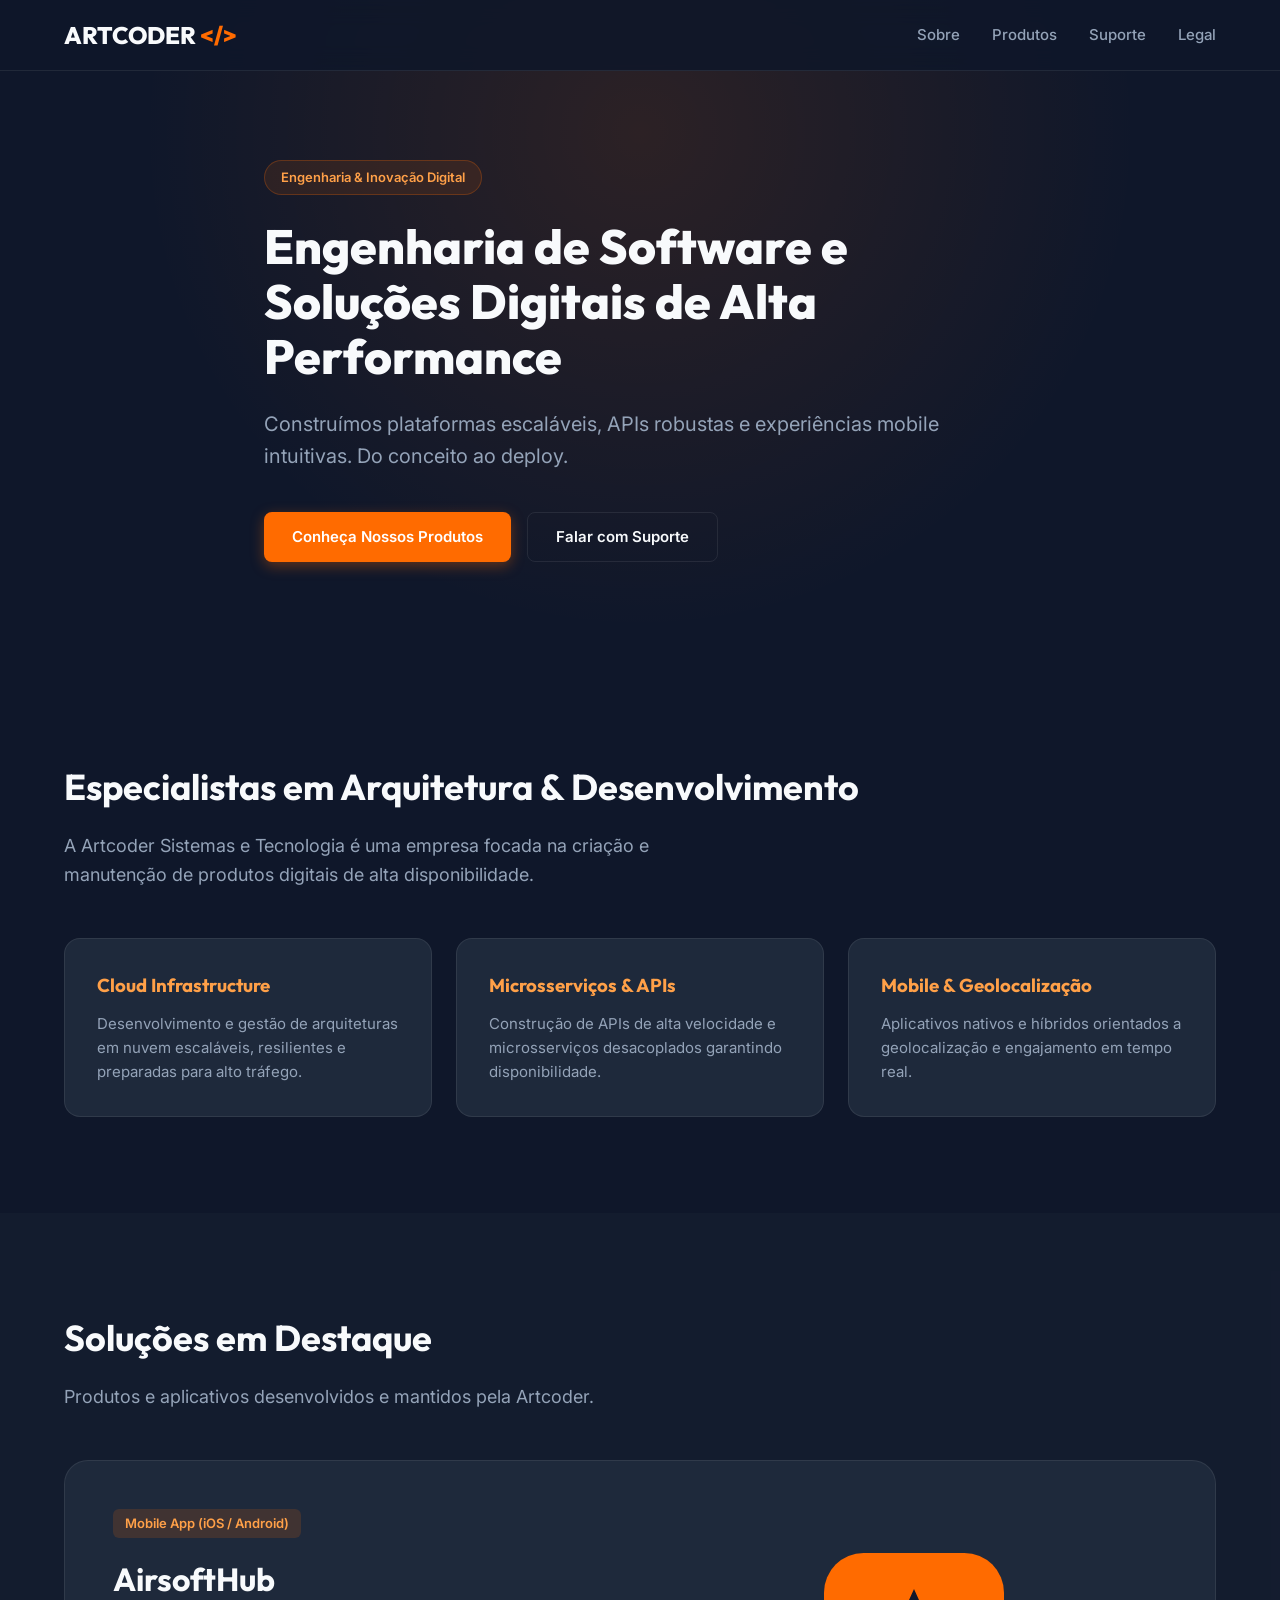
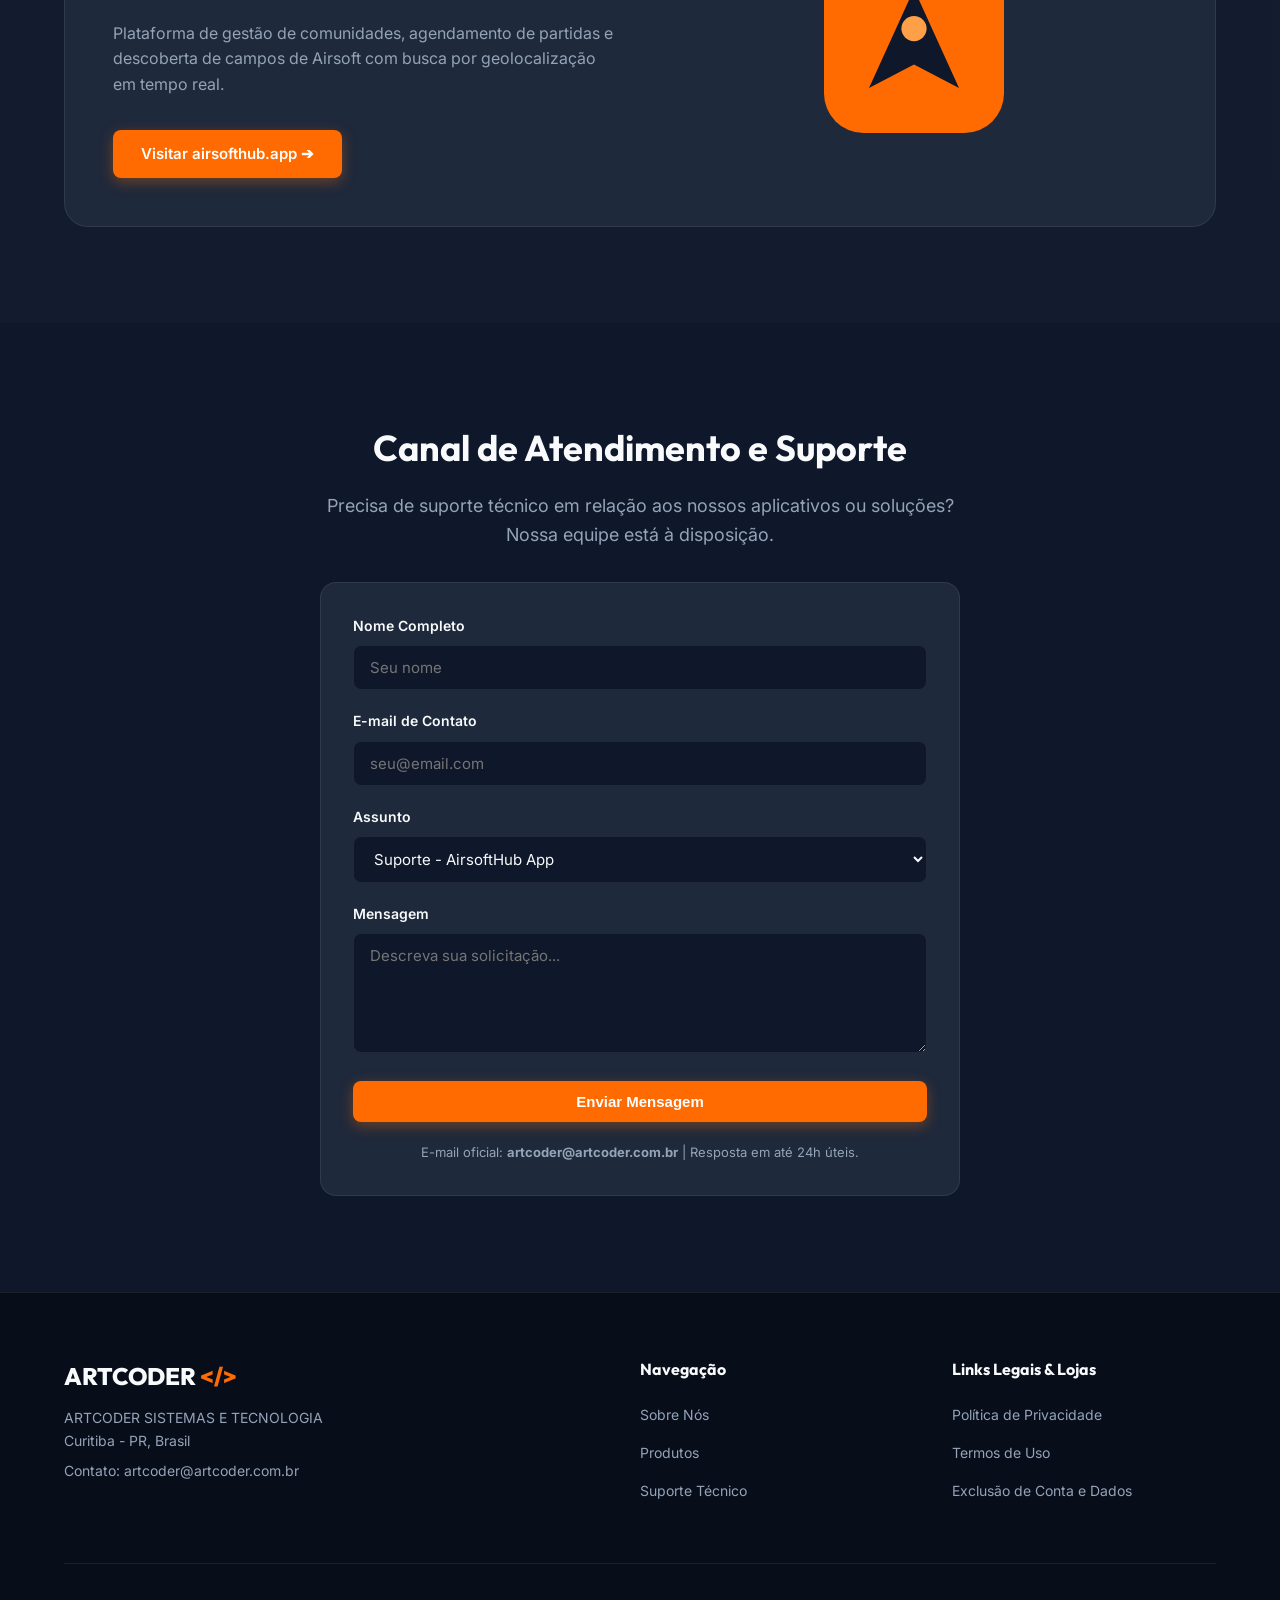
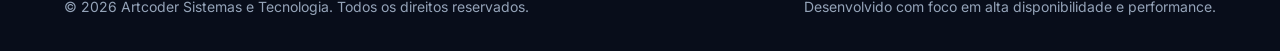
==== index.html @ cb7a7ad3 "feat: implement main landing page HTML with products and compliance footer" ====
<!DOCTYPE html>
<html lang="pt-BR">
<head>
  <meta charset="UTF-8">
  <meta name="viewport" content="width=device-width, initial-scale=1.0">
  <title>Artcoder Sistemas e Tecnologia | Engenharia de Software</title>
  <meta name="description" content="Engenharia de software, microsserviços e soluções mobile de alta performance. Desenvolvedora da plataforma AirsoftHub.">
  <link rel="icon" href="assets/images/logo.svg" type="image/svg+xml">
  <link rel="stylesheet" href="assets/css/style.css">
</head>
<body>

  <!-- NAVBAR -->
  <header class="navbar">
    <div class="container nav-container">
      <a href="index.html" class="logo">
        ARTCODER <span>&lt;/&gt;</span>
      </a>
      <button class="mobile-toggle" id="menu-toggle" aria-label="Abrir Menu">☰</button>
      <ul class="nav-links" id="nav-menu">
        <li><a href="#sobre">Sobre</a></li>
        <li><a href="#produtos">Produtos</a></li>
        <li><a href="#suporte">Suporte</a></li>
        <li><a href="#legal">Legal</a></li>
      </ul>
    </div>
  </header>

  <!-- HERO SECTION -->
  <section class="hero">
    <div class="container hero-content">
      <span class="hero-badge">Engenharia &amp; Inovação Digital</span>
      <h1 class="hero-title">Engenharia de Software e Soluções Digitais de Alta Performance</h1>
      <p class="hero-subtitle">Construímos plataformas escaláveis, APIs robustas e experiências mobile intuitivas. Do conceito ao deploy.</p>
      <div class="hero-actions">
        <a href="#produtos" class="btn btn-primary">Conheça Nossos Produtos</a>
        <a href="#suporte" class="btn btn-secondary">Falar com Suporte</a>
      </div>
    </div>
  </section>

  <!-- SEÇÃO SOBRE -->
  <section id="sobre">
    <div class="container">
      <h2 class="section-title">Especialistas em Arquitetura &amp; Desenvolvimento</h2>
      <p class="section-subtitle">A Artcoder Sistemas e Tecnologia é uma empresa focada na criação e manutenção de produtos digitais de alta disponibilidade.</p>

      <div class="cards-grid">
        <div class="card">
          <h3 style="color: var(--secondary-orange); margin-bottom: 12px; font-family: var(--font-heading);">Cloud Infrastructure</h3>
          <p style="color: var(--text-secondary); font-size: 15px;">Desenvolvimento e gestão de arquiteturas em nuvem escaláveis, resilientes e preparadas para alto tráfego.</p>
        </div>
        <div class="card">
          <h3 style="color: var(--secondary-orange); margin-bottom: 12px; font-family: var(--font-heading);">Microsserviços &amp; APIs</h3>
          <p style="color: var(--text-secondary); font-size: 15px;">Construção de APIs de alta velocidade e microsserviços desacoplados garantindo disponibilidade.</p>
        </div>
        <div class="card">
          <h3 style="color: var(--secondary-orange); margin-bottom: 12px; font-family: var(--font-heading);">Mobile &amp; Geolocalização</h3>
          <p style="color: var(--text-secondary); font-size: 15px;">Aplicativos nativos e híbridos orientados a geolocalização e engajamento em tempo real.</p>
        </div>
      </div>
    </div>
  </section>

  <!-- SEÇÃO PRODUTOS -->
  <section id="produtos" style="background: rgba(30, 41, 59, 0.3);">
    <div class="container">
      <h2 class="section-title">Soluções em Destaque</h2>
      <p class="section-subtitle">Produtos e aplicativos desenvolvidos e mantidos pela Artcoder.</p>

      <div class="product-card">
        <div class="product-info">
          <span class="product-tag">Mobile App (iOS / Android)</span>
          <h3 class="product-title">AirsoftHub</h3>
          <p class="product-desc">Plataforma de gestão de comunidades, agendamento de partidas e descoberta de campos de Airsoft com busca por geolocalização em tempo real.</p>
          <a href="https://airsofthub.app" target="_blank" rel="noopener" class="btn btn-primary">Visitar airsofthub.app ➔</a>
        </div>
        <div class="product-visual">
          <img src="assets/images/airsofthub-icon.svg" alt="AirsoftHub App" class="product-img" width="180">
        </div>
      </div>
    </div>
  </section>

  <!-- SEÇÃO SUPORTE -->
  <section id="suporte">
    <div class="container">
      <div style="max-width: 640px; margin: 0 auto;">
        <h2 class="section-title" style="text-align: center;">Canal de Atendimento e Suporte</h2>
        <p class="section-subtitle" style="text-align: center; margin-bottom: 32px;">Precisa de suporte técnico em relação aos nossos aplicativos ou soluções? Nossa equipe está à disposição.</p>

        <div class="card">
          <form id="form-suporte">
            <div class="form-group">
              <label class="form-label" for="nome">Nome Completo</label>
              <input type="text" id="nome" class="form-control" placeholder="Seu nome" required>
            </div>
            <div class="form-group">
              <label class="form-label" for="email">E-mail de Contato</label>
              <input type="email" id="email" class="form-control" placeholder="seu@email.com" required>
            </div>
            <div class="form-group">
              <label class="form-label" for="assunto">Assunto</label>
              <select id="assunto" class="form-control" required>
                <option value="Suporte AirsoftHub">Suporte - AirsoftHub App</option>
                <option value="Dúvidas Gerais">Dúvidas Gerais / Institucional</option>
                <option value="Parcerias">Parcerias e Negócios</option>
              </select>
            </div>
            <div class="form-group">
              <label class="form-label" for="mensagem">Mensagem</label>
              <textarea id="mensagem" class="form-control" placeholder="Descreva sua solicitação..." required></textarea>
            </div>
            <button type="submit" class="btn btn-primary" style="width: 100%;">Enviar Mensagem</button>
          </form>
          <div style="margin-top: 20px; font-size: 13px; color: var(--text-secondary); text-align: center;">
            E-mail oficial: <strong>artcoder@artcoder.com.br</strong> | Resposta em até 24h úteis.
          </div>
        </div>
      </div>
    </div>
  </section>

  <!-- FOOTER JURÍDICO (STORE COMPLIANT) -->
  <footer class="footer" id="legal">
    <div class="container">
      <div class="footer-grid">
        <div class="footer-company">
          <a href="index.html" class="logo">
            ARTCODER <span>&lt;/&gt;</span>
          </a>
          <p>ARTCODER SISTEMAS E TECNOLOGIA<br>Curitiba - PR, Brasil</p>
          <p style="margin-top: 8px;">Contato: artcoder@artcoder.com.br</p>
        </div>
        <div>
          <h4 class="footer-title">Navegação</h4>
          <ul class="footer-links">
            <li><a href="#sobre">Sobre Nós</a></li>
            <li><a href="#produtos">Produtos</a></li>
            <li><a href="#suporte">Suporte Técnico</a></li>
          </ul>
        </div>
        <div>
          <h4 class="footer-title">Links Legais &amp; Lojas</h4>
          <ul class="footer-links">
            <li><a href="privacidade.html">Política de Privacidade</a></li>
            <li><a href="termos.html">Termos de Uso</a></li>
            <li><a href="exclusao-de-conta.html">Exclusão de Conta e Dados</a></li>
          </ul>
        </div>
      </div>

      <div class="footer-bottom">
        <div>© 2026 Artcoder Sistemas e Tecnologia. Todos os direitos reservados.</div>
        <div>Desenvolvido com foco em alta disponibilidade e performance.</div>
      </div>
    </div>
  </footer>

  <div id="toast" class="toast">Mensagem enviada com sucesso!</div>

  <script src="assets/js/main.js"></script>
</body>
</html>
---- assets/css/style.css ----
/* Artcoder Design System - Dark Mode + Vibrant Orange */
@import url('https://fonts.googleapis.com/css2?family=Inter:wght@300;400;500;600;700;800&family=Outfit:wght@500;600;700;800&display=swap');

:root {
  --bg-main: #0F172A;
  --bg-card: #1E293B;
  --bg-card-hover: #26354A;
  --primary-orange: #FF6B00;
  --secondary-orange: #FFA048;
  --text-primary: #F8FAFC;
  --text-secondary: #94A3B8;
  --border-color: rgba(255, 255, 255, 0.08);
  --border-glow: rgba(255, 107, 0, 0.3);
  --glass-bg: rgba(15, 23, 42, 0.85);
  --font-heading: 'Outfit', sans-serif;
  --font-body: 'Inter', sans-serif;
}

* {
  box-sizing: border-box;
  margin: 0;
  padding: 0;
}

html {
  scroll-behavior: smooth;
  font-family: var(--font-body);
  background-color: var(--bg-main);
  color: var(--text-primary);
}

body {
  line-height: 1.6;
  overflow-x: hidden;
}

.container {
  max-width: 1200px;
  margin: 0 auto;
  padding: 0 24px;
}

/* Header & Navbar */
.navbar {
  position: fixed;
  top: 0;
  left: 0;
  width: 100%;
  z-index: 1000;
  background: var(--glass-bg);
  backdrop-filter: blur(12px);
  -webkit-backdrop-filter: blur(12px);
  border-bottom: 1px solid var(--border-color);
  padding: 16px 0;
}

.nav-container {
  display: flex;
  justify-content: space-between;
  align-items: center;
}

.logo {
  display: flex;
  align-items: center;
  text-decoration: none;
  font-family: var(--font-heading);
  font-size: 24px;
  font-weight: 800;
  color: var(--text-primary);
}

.logo span {
  color: var(--primary-orange);
  margin-left: 4px;
}

.nav-links {
  display: flex;
  gap: 32px;
  list-style: none;
}

.nav-links a {
  color: var(--text-secondary);
  text-decoration: none;
  font-weight: 500;
  font-size: 15px;
  transition: color 0.3s ease;
}

.nav-links a:hover {
  color: var(--primary-orange);
}

/* Mobile Menu Toggle */
.mobile-toggle {
  display: none;
  background: none;
  border: none;
  color: var(--text-primary);
  font-size: 24px;
  cursor: pointer;
}

/* Buttons */
.btn {
  display: inline-flex;
  align-items: center;
  justify-content: center;
  gap: 8px;
  padding: 12px 28px;
  border-radius: 8px;
  font-weight: 600;
  font-size: 15px;
  text-decoration: none;
  cursor: pointer;
  transition: all 0.3s cubic-bezier(0.4, 0, 0.2, 1);
  border: none;
}

.btn-primary {
  background-color: var(--primary-orange);
  color: #ffffff;
  box-shadow: 0 4px 14px rgba(255, 107, 0, 0.35);
}

.btn-primary:hover {
  background-color: var(--secondary-orange);
  transform: translateY(-2px);
  box-shadow: 0 6px 20px rgba(255, 107, 0, 0.5);
}

.btn-secondary {
  background: transparent;
  color: var(--text-primary);
  border: 1px solid var(--border-color);
}

.btn-secondary:hover {
  border-color: var(--primary-orange);
  color: var(--primary-orange);
  background: rgba(255, 107, 0, 0.05);
}

/* Section Common */
section {
  padding: 96px 0;
}

.section-title {
  font-family: var(--font-heading);
  font-size: 36px;
  font-weight: 700;
  margin-bottom: 16px;
  color: var(--text-primary);
}

.section-subtitle {
  color: var(--text-secondary);
  font-size: 18px;
  max-width: 640px;
  margin-bottom: 48px;
}

/* Hero Section */
.hero {
  padding: 160px 0 100px;
  position: relative;
  background: radial-gradient(circle at 50% 20%, rgba(255, 107, 0, 0.12) 0%, rgba(15, 23, 42, 0) 60%);
}

.hero-content {
  max-width: 800px;
}

.hero-badge {
  display: inline-block;
  padding: 6px 16px;
  background: rgba(255, 107, 0, 0.1);
  border: 1px solid rgba(255, 107, 0, 0.25);
  color: var(--secondary-orange);
  border-radius: 50px;
  font-size: 13px;
  font-weight: 600;
  margin-bottom: 24px;
}

.hero-title {
  font-family: var(--font-heading);
  font-size: 48px;
  font-weight: 800;
  line-height: 1.15;
  margin-bottom: 24px;
}

.hero-subtitle {
  font-size: 20px;
  color: var(--text-secondary);
  margin-bottom: 40px;
  line-height: 1.6;
}

.hero-actions {
  display: flex;
  gap: 16px;
  flex-wrap: wrap;
}

/* Cards Grid */
.cards-grid {
  display: grid;
  grid-template-columns: repeat(auto-fit, minmax(280px, 1fr));
  gap: 24px;
}

.card {
  background: var(--bg-card);
  border: 1px solid var(--border-color);
  border-radius: 16px;
  padding: 32px;
  transition: all 0.3s ease;
}

.card:hover {
  background: var(--bg-card-hover);
  border-color: var(--border-glow);
  transform: translateY(-4px);
}

/* Product Card */
.product-card {
  display: grid;
  grid-template-columns: 1fr 1fr;
  gap: 40px;
  align-items: center;
  background: var(--bg-card);
  border: 1px solid var(--border-color);
  border-radius: 24px;
  padding: 48px;
}

.product-tag {
  display: inline-block;
  background: rgba(255, 107, 0, 0.15);
  color: var(--secondary-orange);
  padding: 4px 12px;
  border-radius: 6px;
  font-size: 13px;
  font-weight: 600;
  margin-bottom: 16px;
}

.product-title {
  font-family: var(--font-heading);
  font-size: 32px;
  font-weight: 700;
  margin-bottom: 16px;
}

.product-desc {
  color: var(--text-secondary);
  font-size: 16px;
  margin-bottom: 32px;
}

.product-visual {
  display: flex;
  justify-content: center;
  align-items: center;
}

.product-img {
  max-width: 100%;
  height: auto;
  border-radius: 16px;
}

/* Forms */
.form-group {
  margin-bottom: 20px;
}

.form-label {
  display: block;
  font-size: 14px;
  font-weight: 600;
  color: var(--text-primary);
  margin-bottom: 8px;
}

.form-control {
  width: 100%;
  padding: 12px 16px;
  background: var(--bg-main);
  border: 1px solid var(--border-color);
  border-radius: 8px;
  color: var(--text-primary);
  font-family: var(--font-body);
  font-size: 15px;
  transition: border-color 0.3s ease;
}

.form-control:focus {
  outline: none;
  border-color: var(--primary-orange);
}

textarea.form-control {
  resize: vertical;
  min-height: 120px;
}

.form-checkbox {
  display: flex;
  align-items: flex-start;
  gap: 12px;
  font-size: 14px;
  color: var(--text-secondary);
  cursor: pointer;
}

.form-checkbox input {
  margin-top: 4px;
  accent-color: var(--primary-orange);
}

/* Legal Document Page Styles */
.legal-page {
  padding-top: 140px;
  padding-bottom: 80px;
}

.legal-content {
  background: var(--bg-card);
  border: 1px solid var(--border-color);
  border-radius: 16px;
  padding: 48px;
  max-width: 900px;
  margin: 0 auto;
}

.legal-content h1 {
  font-family: var(--font-heading);
  font-size: 36px;
  margin-bottom: 12px;
}

.legal-content .meta-date {
  color: var(--text-secondary);
  font-size: 14px;
  margin-bottom: 36px;
  border-bottom: 1px solid var(--border-color);
  padding-bottom: 16px;
}

.legal-content h2 {
  font-family: var(--font-heading);
  font-size: 22px;
  color: var(--secondary-orange);
  margin-top: 32px;
  margin-bottom: 16px;
}

.legal-content p, .legal-content ul {
  color: var(--text-secondary);
  font-size: 16px;
  line-height: 1.7;
  margin-bottom: 16px;
}

.legal-content ul {
  padding-left: 24px;
}

/* Footer */
.footer {
  background: #080D1A;
  border-top: 1px solid var(--border-color);
  padding: 64px 0 32px;
}

.footer-grid {
  display: grid;
  grid-template-columns: 2fr 1fr 1fr;
  gap: 48px;
  margin-bottom: 48px;
}

.footer-company p {
  color: var(--text-secondary);
  margin-top: 12px;
  font-size: 14px;
}

.footer-title {
  font-family: var(--font-heading);
  font-size: 16px;
  font-weight: 700;
  margin-bottom: 20px;
  color: var(--text-primary);
}

.footer-links {
  list-style: none;
}

.footer-links li {
  margin-bottom: 12px;
}

.footer-links a {
  color: var(--text-secondary);
  text-decoration: none;
  font-size: 14px;
  transition: color 0.3s ease;
}

.footer-links a:hover {
  color: var(--primary-orange);
}

.footer-bottom {
  border-top: 1px solid var(--border-color);
  padding-top: 32px;
  display: flex;
  justify-content: space-between;
  align-items: center;
  color: var(--text-secondary);
  font-size: 14px;
  flex-wrap: wrap;
  gap: 16px;
}

/* Toast Notification */
.toast {
  position: fixed;
  bottom: 24px;
  right: 24px;
  padding: 16px 24px;
  background: var(--bg-card);
  border: 1px solid var(--primary-orange);
  border-radius: 8px;
  color: var(--text-primary);
  box-shadow: 0 10px 30px rgba(0,0,0,0.5);
  display: none;
  z-index: 2000;
  font-size: 14px;
}

.toast.show {
  display: block;
  animation: slideUp 0.3s ease;
}

@keyframes slideUp {
  from { transform: translateY(20px); opacity: 0; }
  to { transform: translateY(0); opacity: 1; }
}

/* Responsiveness */
@media (max-width: 900px) {
  .product-card {
    grid-template-columns: 1fr;
  }
  .footer-grid {
    grid-template-columns: 1fr;
    gap: 32px;
  }
  .hero-title {
    font-size: 36px;
  }
}

@media (max-width: 768px) {
  .nav-links {
    display: none;
    position: absolute;
    top: 100%;
    left: 0;
    width: 100%;
    background: var(--bg-card);
    flex-direction: column;
    padding: 24px;
    border-bottom: 1px solid var(--border-color);
  }
  .nav-links.active {
    display: flex;
  }
  .mobile-toggle {
    display: block;
  }
}
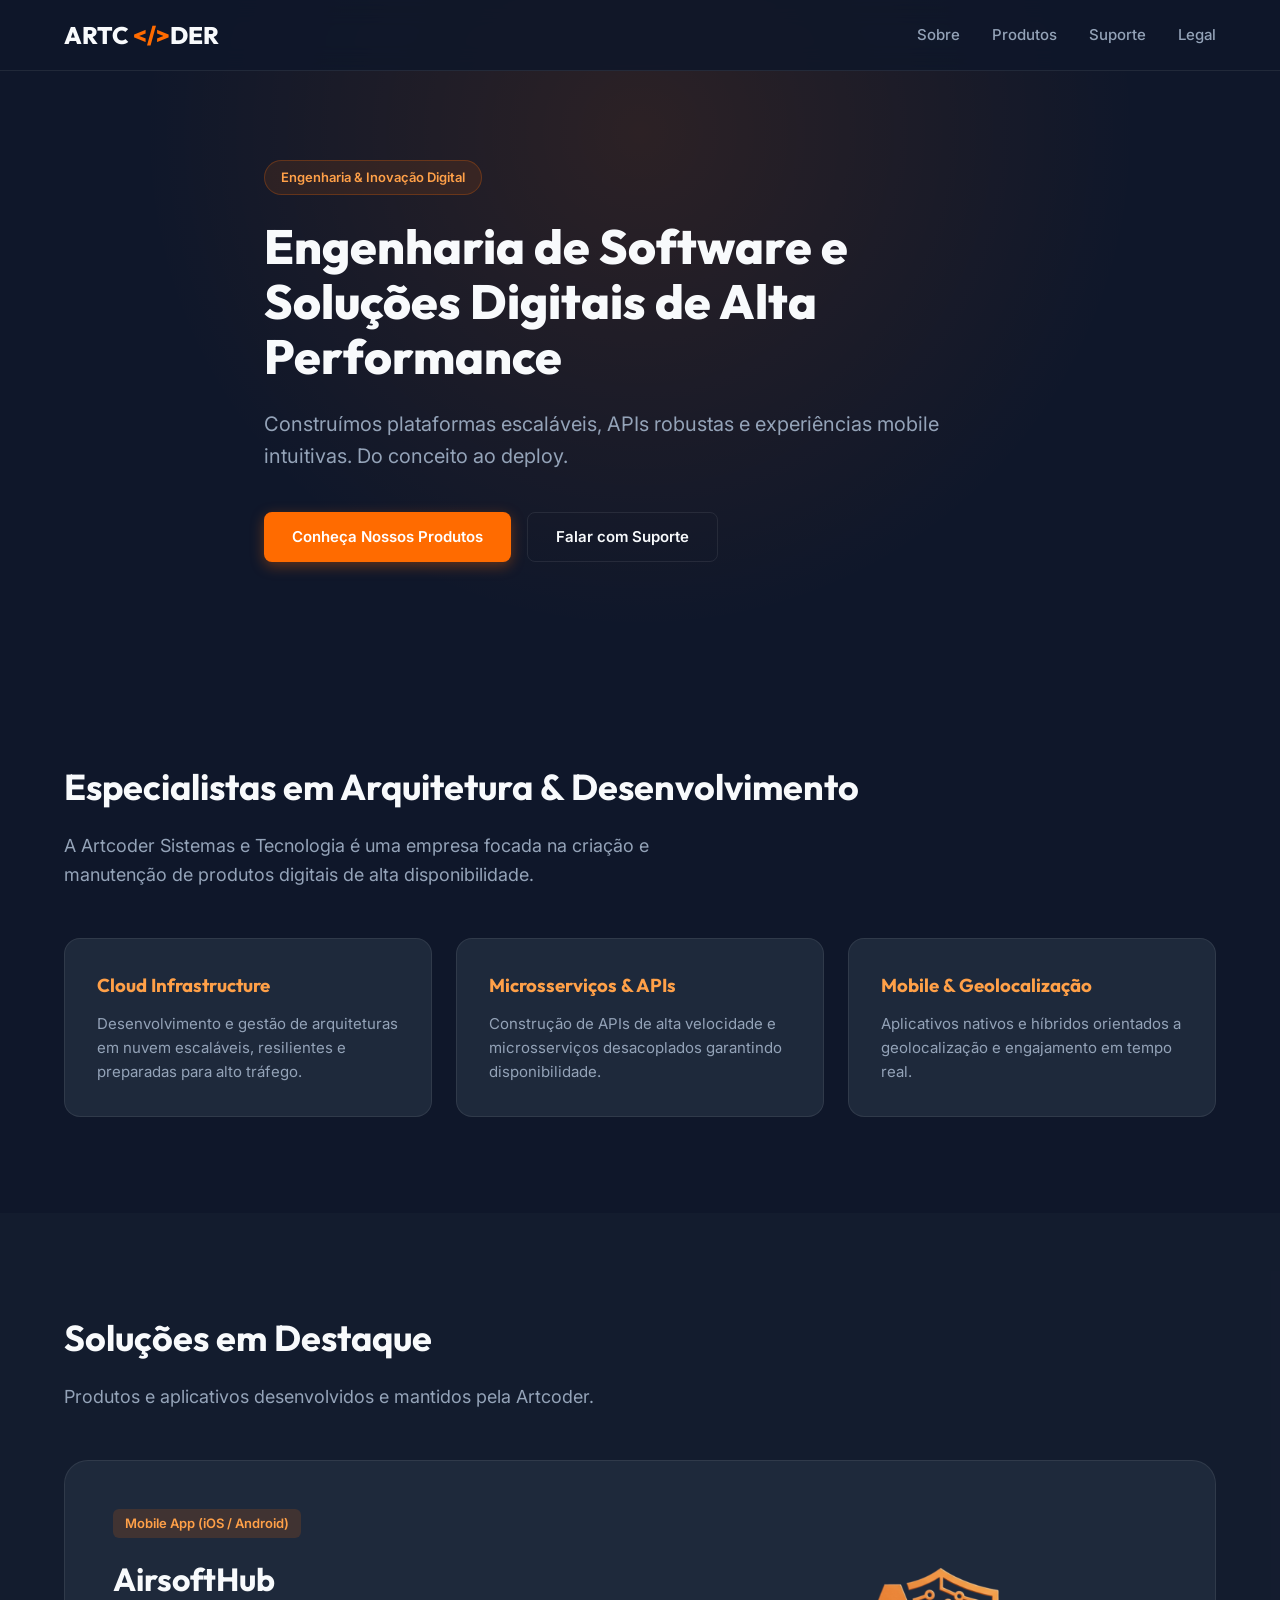
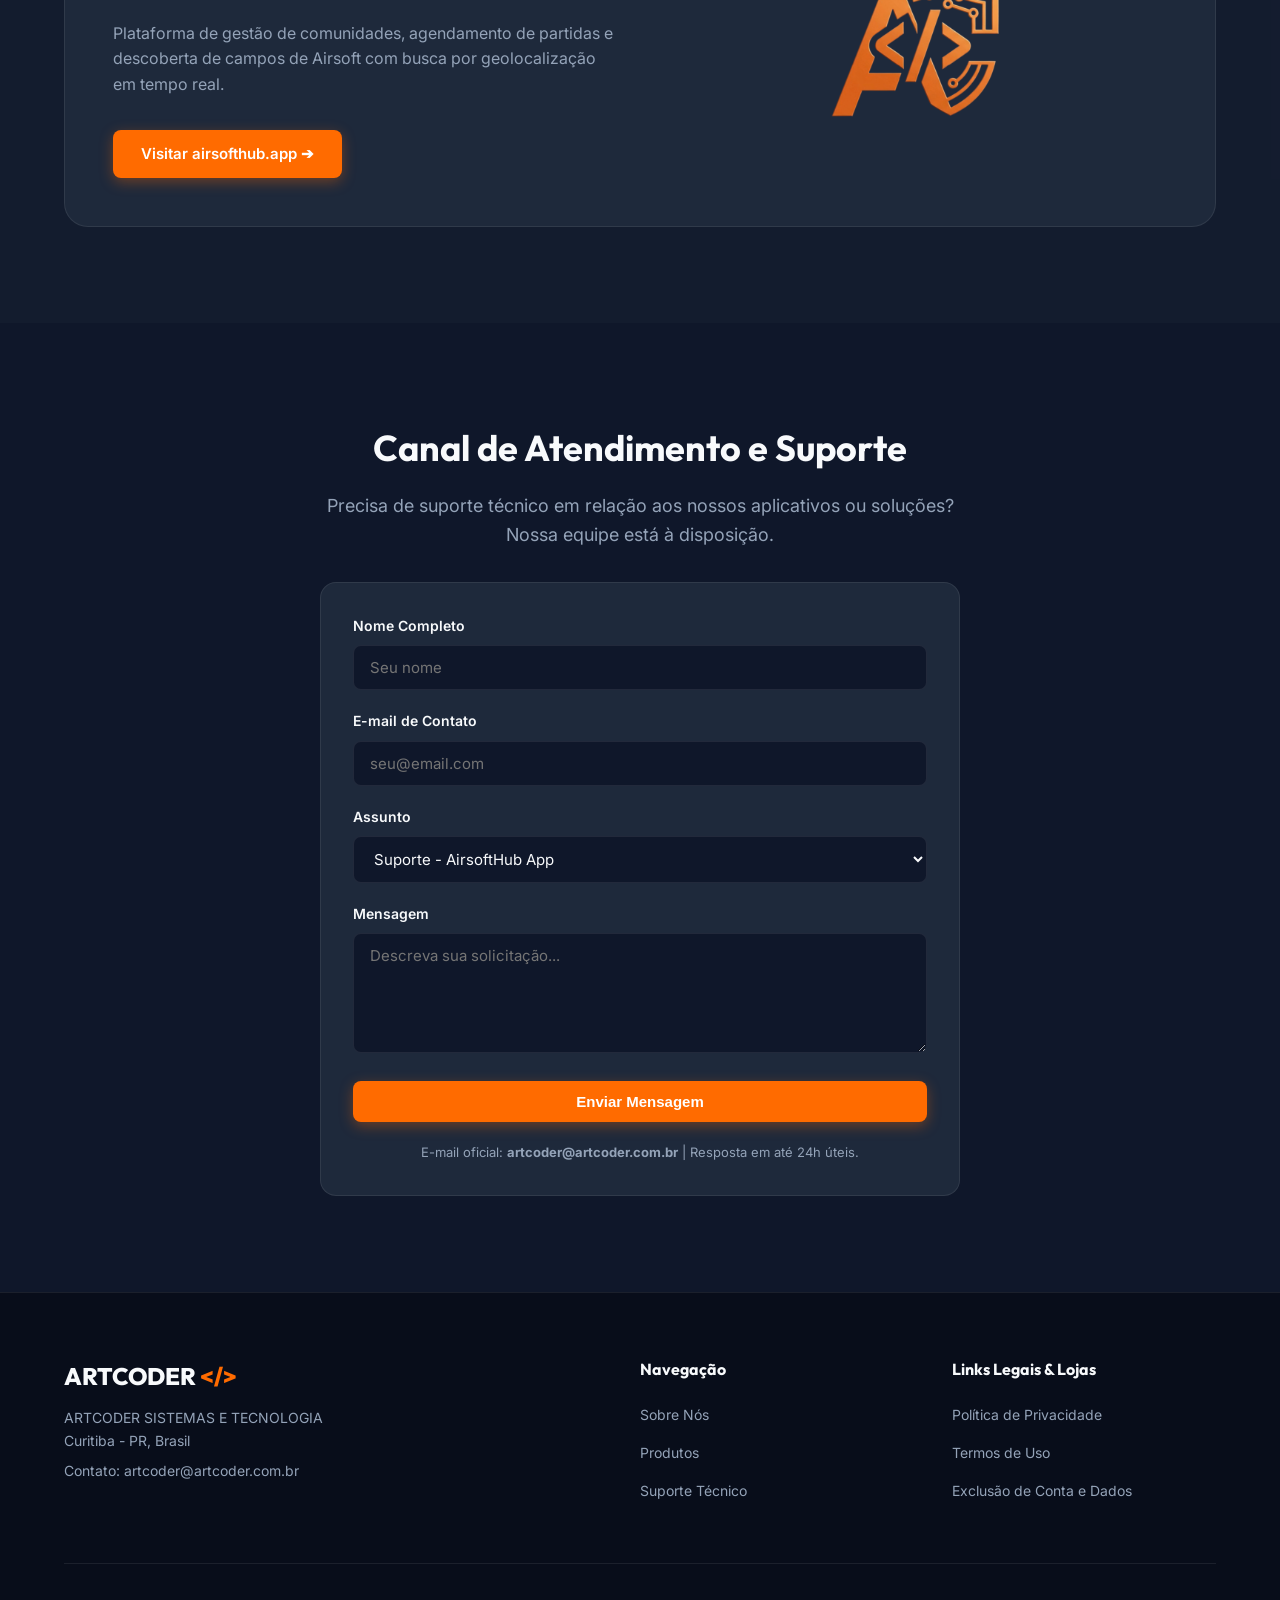
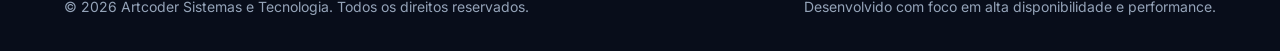
==== commit 773b87ed: "style: format index.html" ====
--- a/index.html
+++ b/index.html
@@ -1,20 +1,23 @@
 <!DOCTYPE html>
 <html lang="pt-BR">
+
 <head>
   <meta charset="UTF-8">
   <meta name="viewport" content="width=device-width, initial-scale=1.0">
   <title>Artcoder Sistemas e Tecnologia | Engenharia de Software</title>
-  <meta name="description" content="Engenharia de software, microsserviços e soluções mobile de alta performance. Desenvolvedora da plataforma AirsoftHub.">
+  <meta name="description"
+    content="Engenharia de software, microsserviços e soluções mobile de alta performance. Desenvolvedora da plataforma AirsoftHub.">
   <link rel="icon" href="assets/images/logo.svg" type="image/svg+xml">
   <link rel="stylesheet" href="assets/css/style.css">
 </head>
+
 <body>
 
   <!-- NAVBAR -->
   <header class="navbar">
     <div class="container nav-container">
       <a href="index.html" class="logo">
-        ARTCODER <span>&lt;/&gt;</span>
+        ARTC<span class="tech-symbol">&lt;/&gt;</span>DER
       </a>
       <button class="mobile-toggle" id="menu-toggle" aria-label="Abrir Menu">☰</button>
       <ul class="nav-links" id="nav-menu">
@@ -31,7 +34,8 @@
     <div class="container hero-content">
       <span class="hero-badge">Engenharia &amp; Inovação Digital</span>
       <h1 class="hero-title">Engenharia de Software e Soluções Digitais de Alta Performance</h1>
-      <p class="hero-subtitle">Construímos plataformas escaláveis, APIs robustas e experiências mobile intuitivas. Do conceito ao deploy.</p>
+      <p class="hero-subtitle">Construímos plataformas escaláveis, APIs robustas e experiências mobile intuitivas. Do
+        conceito ao deploy.</p>
       <div class="hero-actions">
         <a href="#produtos" class="btn btn-primary">Conheça Nossos Produtos</a>
         <a href="#suporte" class="btn btn-secondary">Falar com Suporte</a>
@@ -43,20 +47,27 @@
   <section id="sobre">
     <div class="container">
       <h2 class="section-title">Especialistas em Arquitetura &amp; Desenvolvimento</h2>
-      <p class="section-subtitle">A Artcoder Sistemas e Tecnologia é uma empresa focada na criação e manutenção de produtos digitais de alta disponibilidade.</p>
+      <p class="section-subtitle">A Artcoder Sistemas e Tecnologia é uma empresa focada na criação e manutenção de
+        produtos digitais de alta disponibilidade.</p>
 
       <div class="cards-grid">
         <div class="card">
-          <h3 style="color: var(--secondary-orange); margin-bottom: 12px; font-family: var(--font-heading);">Cloud Infrastructure</h3>
-          <p style="color: var(--text-secondary); font-size: 15px;">Desenvolvimento e gestão de arquiteturas em nuvem escaláveis, resilientes e preparadas para alto tráfego.</p>
+          <h3 style="color: var(--secondary-orange); margin-bottom: 12px; font-family: var(--font-heading);">Cloud
+            Infrastructure</h3>
+          <p style="color: var(--text-secondary); font-size: 15px;">Desenvolvimento e gestão de arquiteturas em nuvem
+            escaláveis, resilientes e preparadas para alto tráfego.</p>
         </div>
         <div class="card">
-          <h3 style="color: var(--secondary-orange); margin-bottom: 12px; font-family: var(--font-heading);">Microsserviços &amp; APIs</h3>
-          <p style="color: var(--text-secondary); font-size: 15px;">Construção de APIs de alta velocidade e microsserviços desacoplados garantindo disponibilidade.</p>
+          <h3 style="color: var(--secondary-orange); margin-bottom: 12px; font-family: var(--font-heading);">
+            Microsserviços &amp; APIs</h3>
+          <p style="color: var(--text-secondary); font-size: 15px;">Construção de APIs de alta velocidade e
+            microsserviços desacoplados garantindo disponibilidade.</p>
         </div>
         <div class="card">
-          <h3 style="color: var(--secondary-orange); margin-bottom: 12px; font-family: var(--font-heading);">Mobile &amp; Geolocalização</h3>
-          <p style="color: var(--text-secondary); font-size: 15px;">Aplicativos nativos e híbridos orientados a geolocalização e engajamento em tempo real.</p>
+          <h3 style="color: var(--secondary-orange); margin-bottom: 12px; font-family: var(--font-heading);">Mobile
+            &amp; Geolocalização</h3>
+          <p style="color: var(--text-secondary); font-size: 15px;">Aplicativos nativos e híbridos orientados a
+            geolocalização e engajamento em tempo real.</p>
         </div>
       </div>
     </div>
@@ -72,8 +83,10 @@
         <div class="product-info">
           <span class="product-tag">Mobile App (iOS / Android)</span>
           <h3 class="product-title">AirsoftHub</h3>
-          <p class="product-desc">Plataforma de gestão de comunidades, agendamento de partidas e descoberta de campos de Airsoft com busca por geolocalização em tempo real.</p>
-          <a href="https://airsofthub.app" target="_blank" rel="noopener" class="btn btn-primary">Visitar airsofthub.app ➔</a>
+          <p class="product-desc">Plataforma de gestão de comunidades, agendamento de partidas e descoberta de campos de
+            Airsoft com busca por geolocalização em tempo real.</p>
+          <a href="https://airsofthub.app" target="_blank" rel="noopener" class="btn btn-primary">Visitar airsofthub.app
+            ➔</a>
         </div>
         <div class="product-visual">
           <img src="assets/images/airsofthub-icon.svg" alt="AirsoftHub App" class="product-img" width="180">
@@ -87,7 +100,8 @@
     <div class="container">
       <div style="max-width: 640px; margin: 0 auto;">
         <h2 class="section-title" style="text-align: center;">Canal de Atendimento e Suporte</h2>
-        <p class="section-subtitle" style="text-align: center; margin-bottom: 32px;">Precisa de suporte técnico em relação aos nossos aplicativos ou soluções? Nossa equipe está à disposição.</p>
+        <p class="section-subtitle" style="text-align: center; margin-bottom: 32px;">Precisa de suporte técnico em
+          relação aos nossos aplicativos ou soluções? Nossa equipe está à disposição.</p>
 
         <div class="card">
           <form id="form-suporte">
@@ -109,7 +123,8 @@
             </div>
             <div class="form-group">
               <label class="form-label" for="mensagem">Mensagem</label>
-              <textarea id="mensagem" class="form-control" placeholder="Descreva sua solicitação..." required></textarea>
+              <textarea id="mensagem" class="form-control" placeholder="Descreva sua solicitação..."
+                required></textarea>
             </div>
             <button type="submit" class="btn btn-primary" style="width: 100%;">Enviar Mensagem</button>
           </form>
@@ -161,4 +176,5 @@
 
   <script src="assets/js/main.js"></script>
 </body>
-</html>
+
+</html>
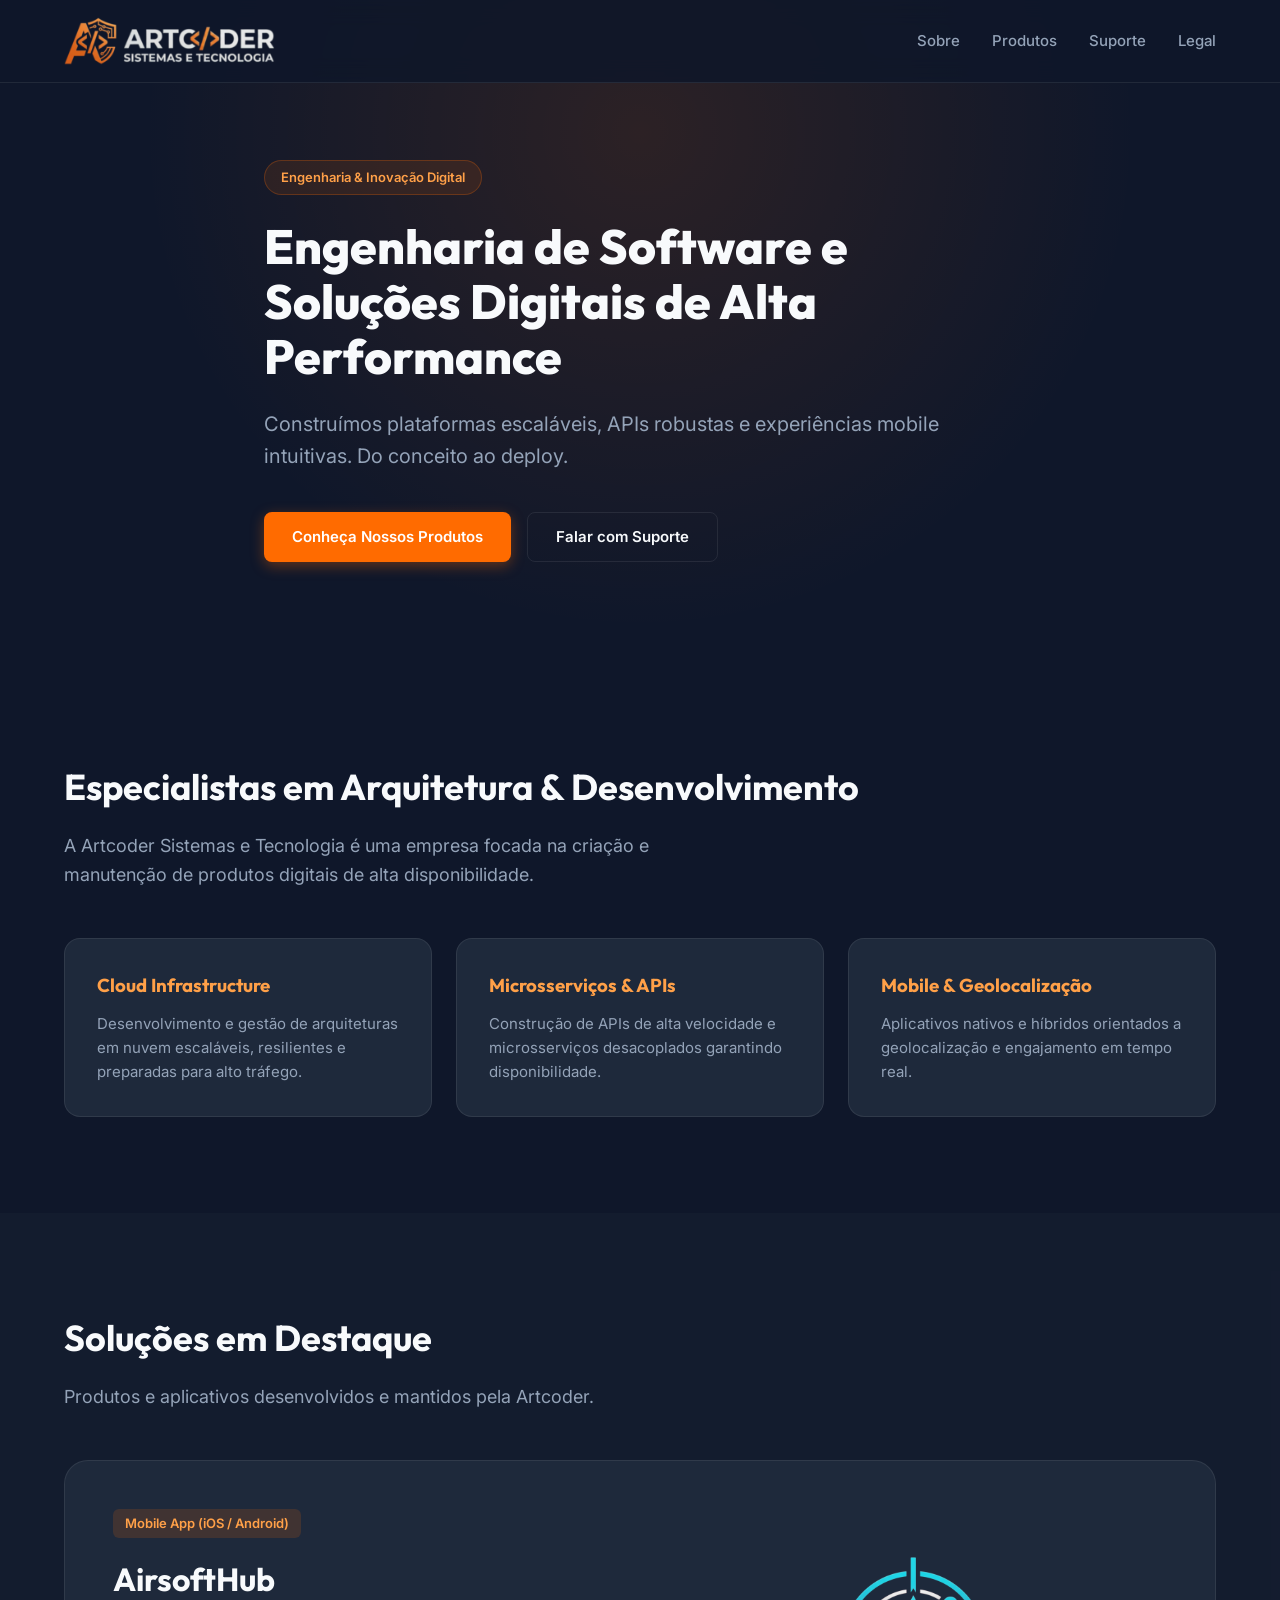
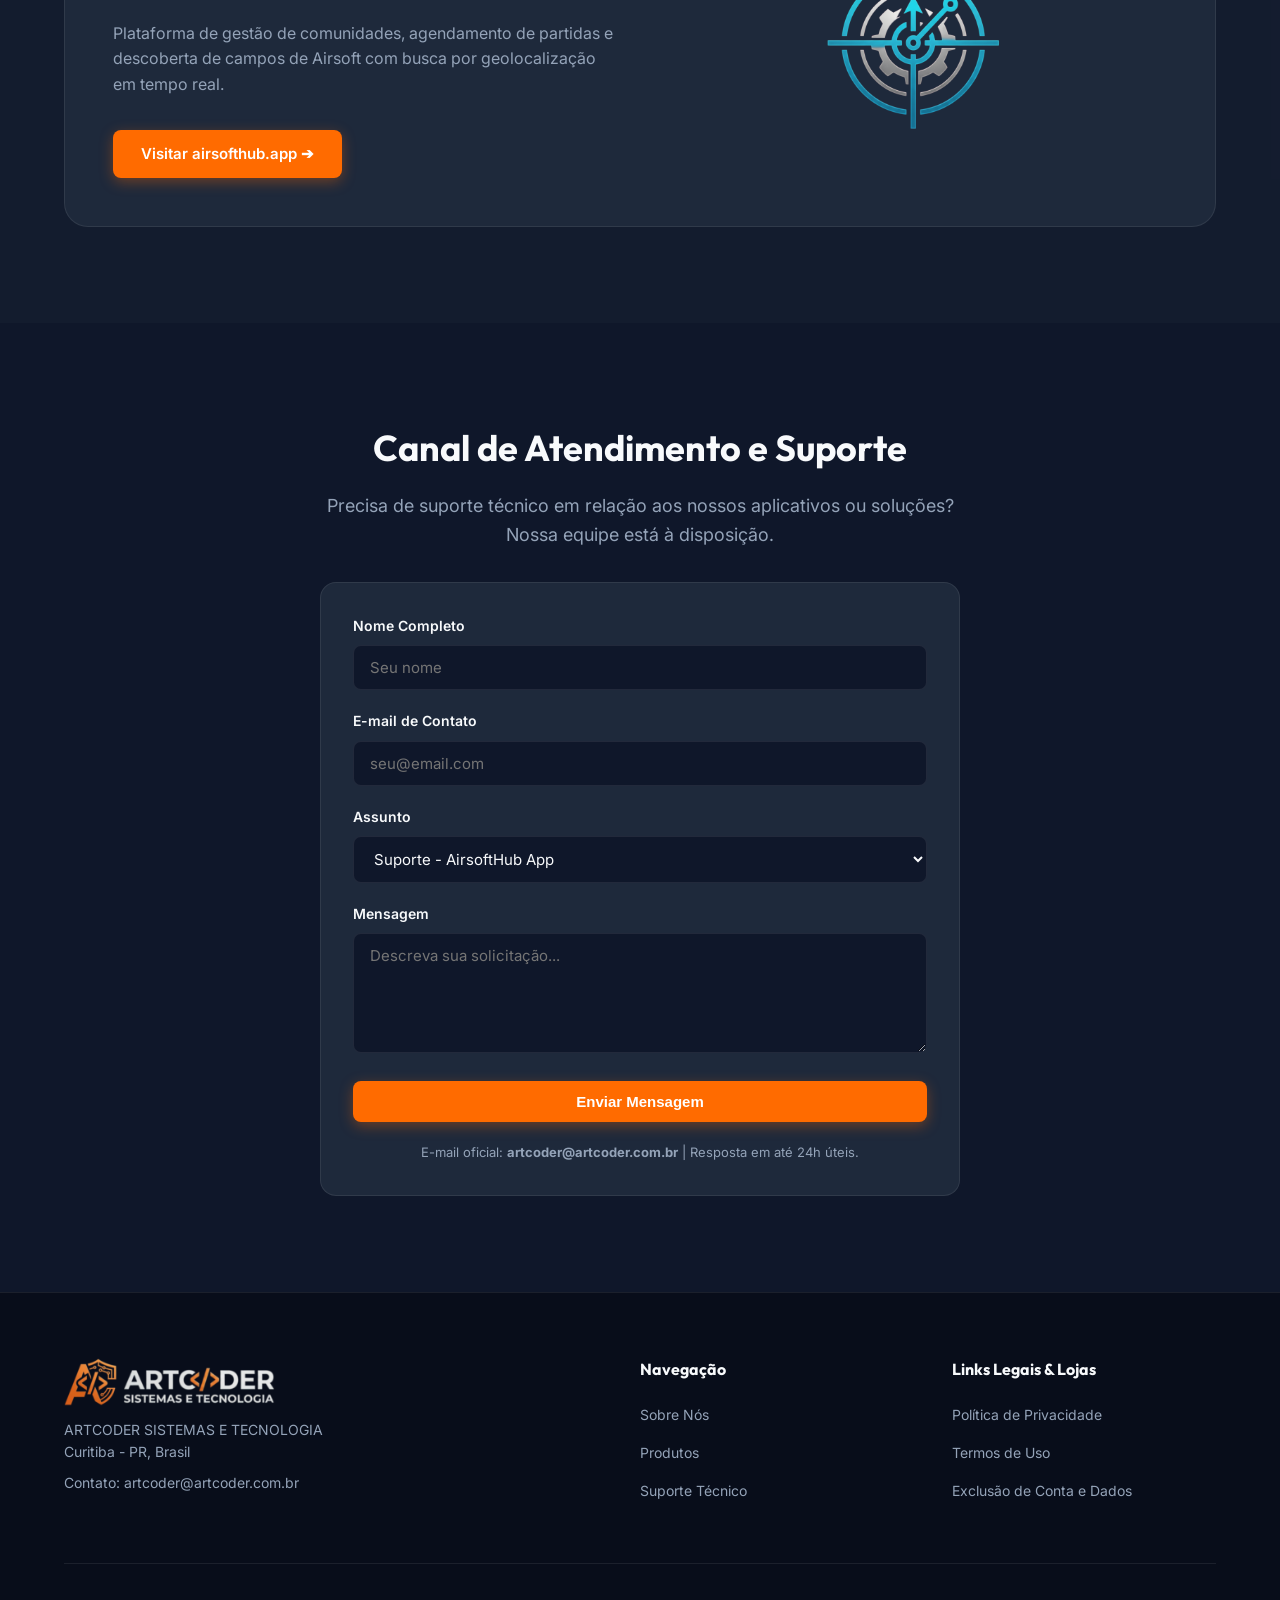
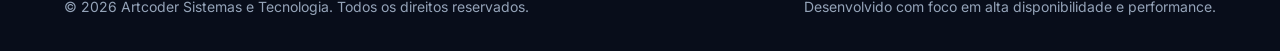
==== commit f922c715: "style: update branding assets and typography" ====
--- a/index.html
+++ b/index.html
@@ -17,7 +17,7 @@
   <header class="navbar">
     <div class="container nav-container">
       <a href="index.html" class="logo">
-        ARTC<span class="tech-symbol">&lt;/&gt;</span>DER
+        <img src="assets/images/isoelogo.svg" alt="Artcoder Sistemas e Tecnologia" height="50px" width="auto">
       </a>
       <button class="mobile-toggle" id="menu-toggle" aria-label="Abrir Menu">☰</button>
       <ul class="nav-links" id="nav-menu">
@@ -142,7 +142,7 @@
       <div class="footer-grid">
         <div class="footer-company">
           <a href="index.html" class="logo">
-            ARTCODER <span>&lt;/&gt;</span>
+            <img src="assets/images/isoelogo.svg" alt="Artcoder Sistemas e Tecnologia" height="50px" width="auto">
           </a>
           <p>ARTCODER SISTEMAS E TECNOLOGIA<br>Curitiba - PR, Brasil</p>
           <p style="margin-top: 8px;">Contato: artcoder@artcoder.com.br</p>
--- a/assets/css/style.css
+++ b/assets/css/style.css
@@ -1,5 +1,5 @@
 /* Artcoder Design System - Dark Mode + Vibrant Orange */
-@import url('https://fonts.googleapis.com/css2?family=Inter:wght@300;400;500;600;700;800&family=Outfit:wght@500;600;700;800&display=swap');
+@import url('https://fonts.googleapis.com/css2?family=Sora:wght@100..800&family=Inter:wght@300;400;500;600;700;800&family=Outfit:wght@500;600;700;800&display=swap');
 
 :root {
   --bg-main: #0F172A;
@@ -13,6 +13,7 @@
   --border-glow: rgba(255, 107, 0, 0.3);
   --glass-bg: rgba(15, 23, 42, 0.85);
   --font-heading: 'Outfit', sans-serif;
+  --font-logo: 'Sora', sans-serif;
   --font-body: 'Inter', sans-serif;
 }
 
@@ -64,15 +65,16 @@
   display: flex;
   align-items: center;
   text-decoration: none;
-  font-family: var(--font-heading);
+  font-family: var(--font-logo);
   font-size: 24px;
-  font-weight: 800;
+  font-weight: bold;
+  letter-spacing: -2%;
   color: var(--text-primary);
 }
 
 .logo span {
   color: var(--primary-orange);
-  margin-left: 4px;
+  margin-left: 0px;
 }
 
 .nav-links {
@@ -362,7 +364,8 @@
   margin-bottom: 16px;
 }
 
-.legal-content p, .legal-content ul {
+.legal-content p,
+.legal-content ul {
   color: var(--text-secondary);
   font-size: 16px;
   line-height: 1.7;
@@ -442,7 +445,7 @@
   border: 1px solid var(--primary-orange);
   border-radius: 8px;
   color: var(--text-primary);
-  box-shadow: 0 10px 30px rgba(0,0,0,0.5);
+  box-shadow: 0 10px 30px rgba(0, 0, 0, 0.5);
   display: none;
   z-index: 2000;
   font-size: 14px;
@@ -454,8 +457,15 @@
 }
 
 @keyframes slideUp {
-  from { transform: translateY(20px); opacity: 0; }
-  to { transform: translateY(0); opacity: 1; }
+  from {
+    transform: translateY(20px);
+    opacity: 0;
+  }
+
+  to {
+    transform: translateY(0);
+    opacity: 1;
+  }
 }
 
 /* Responsiveness */
@@ -463,10 +473,12 @@
   .product-card {
     grid-template-columns: 1fr;
   }
+
   .footer-grid {
     grid-template-columns: 1fr;
     gap: 32px;
   }
+
   .hero-title {
     font-size: 36px;
   }
@@ -484,10 +496,12 @@
     padding: 24px;
     border-bottom: 1px solid var(--border-color);
   }
+
   .nav-links.active {
     display: flex;
   }
+
   .mobile-toggle {
     display: block;
   }
-}
+}
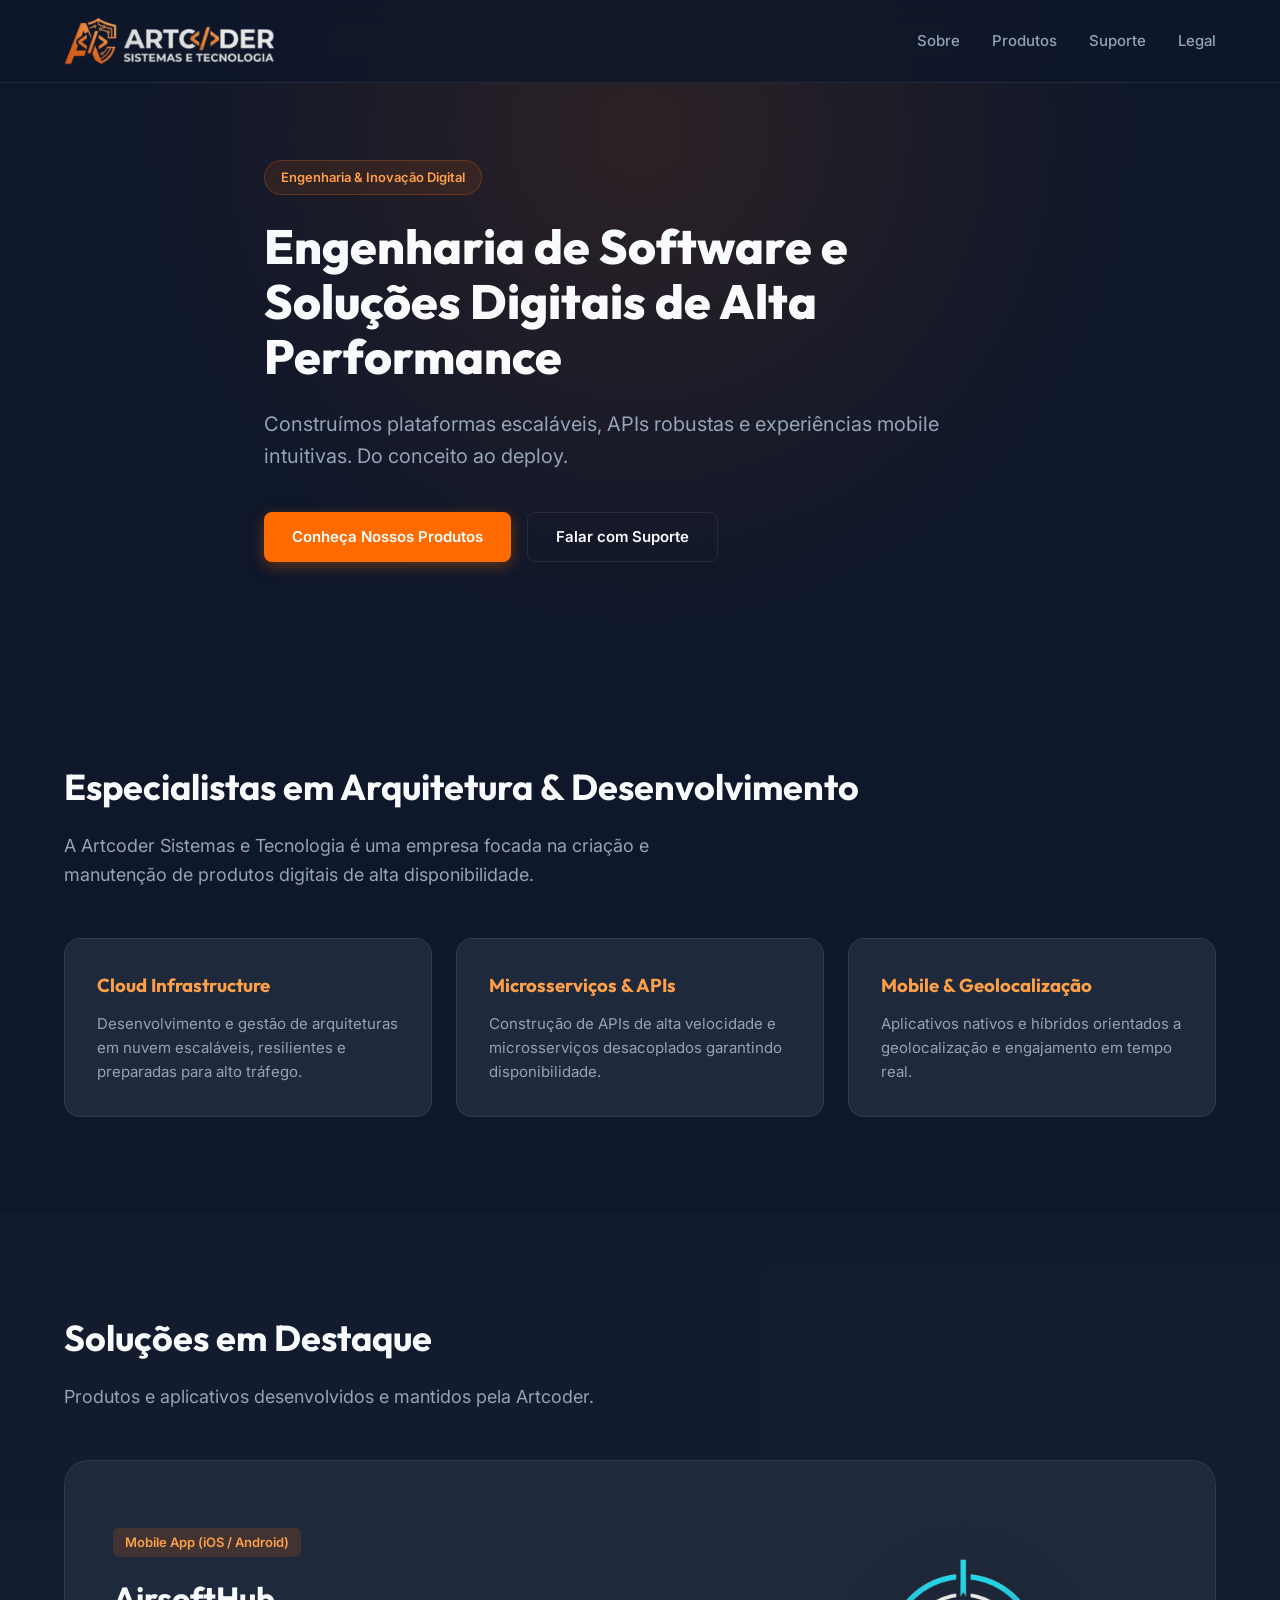
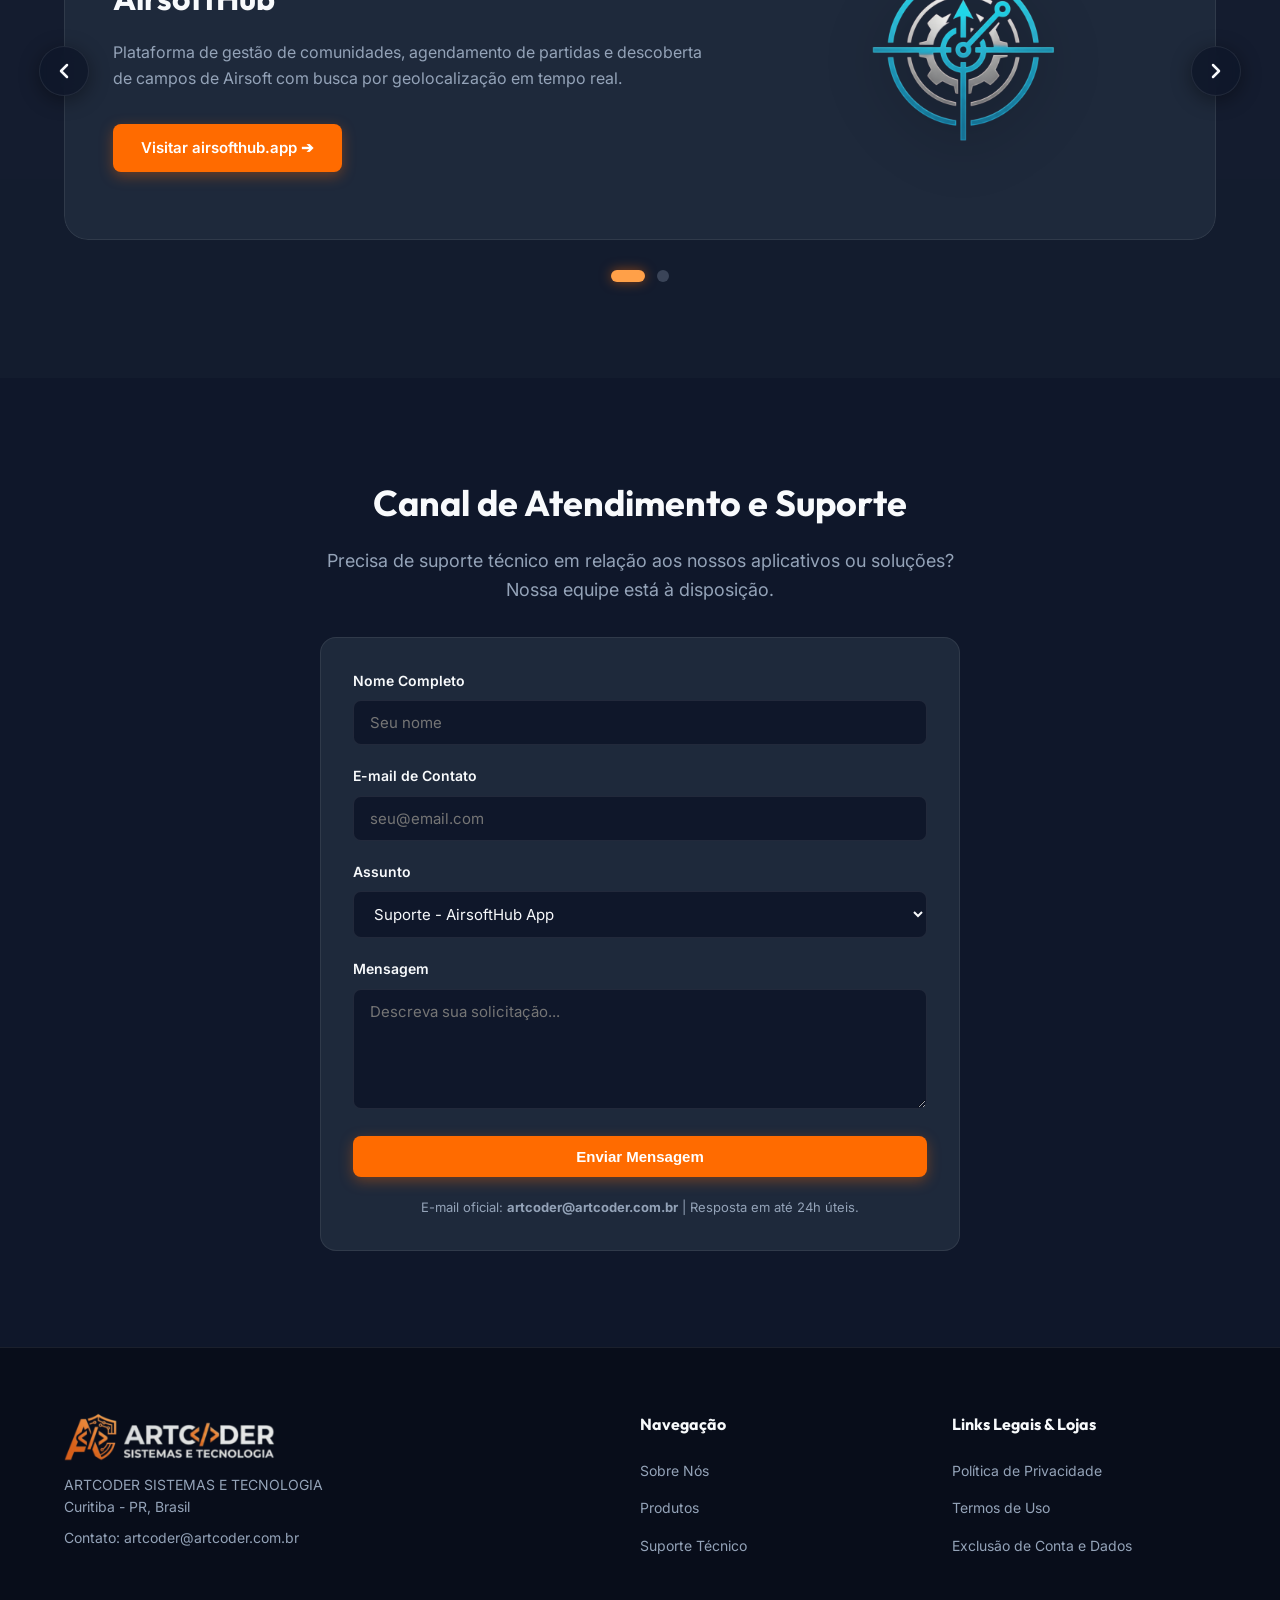
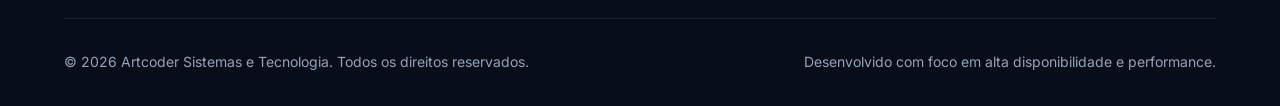
==== commit 9471c4f4: "feat: add product carousel featuring AirsoftHub and ProntoOrcei" ====
--- a/index.html
+++ b/index.html
@@ -79,17 +79,61 @@
       <h2 class="section-title">Soluções em Destaque</h2>
       <p class="section-subtitle">Produtos e aplicativos desenvolvidos e mantidos pela Artcoder.</p>
 
-      <div class="product-card">
-        <div class="product-info">
-          <span class="product-tag">Mobile App (iOS / Android)</span>
-          <h3 class="product-title">AirsoftHub</h3>
-          <p class="product-desc">Plataforma de gestão de comunidades, agendamento de partidas e descoberta de campos de
-            Airsoft com busca por geolocalização em tempo real.</p>
-          <a href="https://airsofthub.app" target="_blank" rel="noopener" class="btn btn-primary">Visitar airsofthub.app
-            ➔</a>
-        </div>
-        <div class="product-visual">
-          <img src="assets/images/airsofthub-icon.svg" alt="AirsoftHub App" class="product-img" width="180">
+      <div class="carousel-container" id="products-carousel" aria-roledescription="carousel" aria-label="Soluções Artcoder">
+        <!-- Botão Anterior -->
+        <button class="carousel-btn carousel-prev" id="carousel-prev" aria-label="Produto anterior" title="Anterior">
+          <svg width="24" height="24" viewBox="0 0 24 24" fill="none" stroke="currentColor" stroke-width="2.5" stroke-linecap="round" stroke-linejoin="round">
+            <polyline points="15 18 9 12 15 6"></polyline>
+          </svg>
+        </button>
+
+        <!-- Trilho do Carrossel -->
+        <div class="carousel-track-wrapper">
+          <div class="carousel-track" id="carousel-track">
+            <!-- Slide 1: AirsoftHub -->
+            <div class="carousel-slide" role="group" aria-roledescription="slide" aria-label="1 de 2">
+              <div class="product-card">
+                <div class="product-info">
+                  <span class="product-tag">Mobile App (iOS / Android)</span>
+                  <h3 class="product-title">AirsoftHub</h3>
+                  <p class="product-desc">Plataforma de gestão de comunidades, agendamento de partidas e descoberta de campos de
+                    Airsoft com busca por geolocalização em tempo real.</p>
+                  <a href="https://airsofthub.app" target="_blank" rel="noopener" class="btn btn-primary">Visitar airsofthub.app ➔</a>
+                </div>
+                <div class="product-visual">
+                  <img src="assets/images/airsofthub-icon.svg" alt="AirsoftHub App" class="product-img" width="190" height="190">
+                </div>
+              </div>
+            </div>
+
+            <!-- Slide 2: ProntoOrcei -->
+            <div class="carousel-slide" role="group" aria-roledescription="slide" aria-label="2 de 2">
+              <div class="product-card">
+                <div class="product-info">
+                  <span class="product-tag">Mobile App (iOS / Android)</span>
+                  <h3 class="product-title">ProntoOrcei</h3>
+                  <p class="product-desc">Aplicativo utilitário para autônomos e MEI gerarem orçamentos e recibos profissionais em PDF com assinatura digital, chave Pix e envio instantâneo via WhatsApp.</p>
+                  <a href="https://www.prontoorcei.com.br" target="_blank" rel="noopener" class="btn btn-primary">Visitar prontoorcei.com.br ➔</a>
+                </div>
+                <div class="product-visual">
+                  <img src="assets/images/logo_prontoorcei_wo_bg.svg" alt="ProntoOrcei App" class="product-img" width="190" height="190">
+                </div>
+              </div>
+            </div>
+          </div>
+        </div>
+
+        <!-- Botão Próximo -->
+        <button class="carousel-btn carousel-next" id="carousel-next" aria-label="Próximo produto" title="Próximo">
+          <svg width="24" height="24" viewBox="0 0 24 24" fill="none" stroke="currentColor" stroke-width="2.5" stroke-linecap="round" stroke-linejoin="round">
+            <polyline points="9 18 15 12 9 6"></polyline>
+          </svg>
+        </button>
+
+        <!-- Indicadores (Dots) -->
+        <div class="carousel-dots" id="carousel-dots" role="tablist" aria-label="Selecionar produto">
+          <button class="carousel-dot active" role="tab" aria-selected="true" aria-label="Ir para produto 1: AirsoftHub"></button>
+          <button class="carousel-dot" role="tab" aria-selected="false" aria-label="Ir para produto 2: ProntoOrcei"></button>
         </div>
       </div>
     </div>
@@ -117,6 +161,7 @@
               <label class="form-label" for="assunto">Assunto</label>
               <select id="assunto" class="form-control" required>
                 <option value="Suporte AirsoftHub">Suporte - AirsoftHub App</option>
+                <option value="Suporte ProntoOrcei">Suporte - ProntoOrcei</option>
                 <option value="Dúvidas Gerais">Dúvidas Gerais / Institucional</option>
                 <option value="Parcerias">Parcerias e Negócios</option>
               </select>
--- a/assets/css/style.css
+++ b/assets/css/style.css
@@ -230,16 +230,51 @@
   transform: translateY(-4px);
 }
 
+/* Products Carousel */
+.carousel-container {
+  position: relative;
+  max-width: 100%;
+  margin: 0 auto;
+}
+
+.carousel-track-wrapper {
+  overflow: hidden;
+  width: 100%;
+  border-radius: 24px;
+}
+
+.carousel-track {
+  display: flex;
+  transition: transform 0.5s cubic-bezier(0.25, 1, 0.5, 1);
+  width: 100%;
+  will-change: transform;
+}
+
+.carousel-slide {
+  flex: 0 0 100%;
+  width: 100%;
+  max-width: 100%;
+  box-sizing: border-box;
+}
+
 /* Product Card */
 .product-card {
   display: grid;
-  grid-template-columns: 1fr 1fr;
+  grid-template-columns: 1.2fr 0.8fr;
   gap: 40px;
   align-items: center;
   background: var(--bg-card);
   border: 1px solid var(--border-color);
   border-radius: 24px;
   padding: 48px;
+  min-height: 380px;
+  box-sizing: border-box;
+  transition: border-color 0.3s ease, box-shadow 0.3s ease;
+}
+
+.product-card:hover {
+  border-color: var(--border-glow);
+  box-shadow: 0 8px 30px rgba(0, 0, 0, 0.4);
 }
 
 .product-tag {
@@ -258,11 +293,13 @@
   font-size: 32px;
   font-weight: 700;
   margin-bottom: 16px;
+  color: var(--text-primary);
 }
 
 .product-desc {
   color: var(--text-secondary);
   font-size: 16px;
+  line-height: 1.6;
   margin-bottom: 32px;
 }
 
@@ -274,8 +311,94 @@
 
 .product-img {
   max-width: 100%;
-  height: auto;
-  border-radius: 16px;
+  width: 190px;
+  height: 190px;
+  object-fit: contain;
+  border-radius: 24px;
+  filter: drop-shadow(0 12px 28px rgba(0, 0, 0, 0.35));
+  transition: transform 0.4s ease;
+}
+
+.product-card:hover .product-img {
+  transform: scale(1.05);
+}
+
+/* Carousel Navigation Buttons */
+.carousel-btn {
+  position: absolute;
+  top: 50%;
+  transform: translateY(-50%);
+  width: 50px;
+  height: 50px;
+  border-radius: 50%;
+  background: rgba(15, 23, 42, 0.85);
+  backdrop-filter: blur(8px);
+  -webkit-backdrop-filter: blur(8px);
+  border: 1px solid var(--border-color);
+  color: var(--text-primary);
+  display: flex;
+  align-items: center;
+  justify-content: center;
+  cursor: pointer;
+  z-index: 10;
+  transition: all 0.25s ease;
+  box-shadow: 0 4px 20px rgba(0, 0, 0, 0.4);
+}
+
+.carousel-btn:hover {
+  background: var(--secondary-orange);
+  color: #ffffff;
+  border-color: var(--secondary-orange);
+  box-shadow: 0 0 20px rgba(255, 107, 0, 0.5);
+  transform: translateY(-50%) scale(1.1);
+}
+
+.carousel-btn:focus-visible {
+  outline: 2px solid var(--secondary-orange);
+  outline-offset: 3px;
+}
+
+.carousel-prev {
+  left: -25px;
+}
+
+.carousel-next {
+  right: -25px;
+}
+
+/* Carousel Dots */
+.carousel-dots {
+  display: flex;
+  justify-content: center;
+  align-items: center;
+  gap: 12px;
+  margin-top: 30px;
+}
+
+.carousel-dot {
+  width: 12px;
+  height: 12px;
+  border-radius: 6px;
+  background: rgba(148, 163, 184, 0.3);
+  border: none;
+  padding: 0;
+  cursor: pointer;
+  transition: all 0.3s cubic-bezier(0.4, 0, 0.2, 1);
+}
+
+.carousel-dot:hover {
+  background: rgba(255, 107, 0, 0.6);
+}
+
+.carousel-dot.active {
+  width: 34px;
+  background: var(--secondary-orange);
+  box-shadow: 0 0 12px rgba(255, 107, 0, 0.5);
+}
+
+.carousel-dot:focus-visible {
+  outline: 2px solid var(--secondary-orange);
+  outline-offset: 2px;
 }
 
 /* Forms */
@@ -472,6 +595,21 @@
 @media (max-width: 900px) {
   .product-card {
     grid-template-columns: 1fr;
+    padding: 36px 24px;
+    gap: 28px;
+    text-align: center;
+  }
+
+  .carousel-prev {
+    left: 8px;
+    width: 42px;
+    height: 42px;
+  }
+
+  .carousel-next {
+    right: 8px;
+    width: 42px;
+    height: 42px;
   }
 
   .footer-grid {
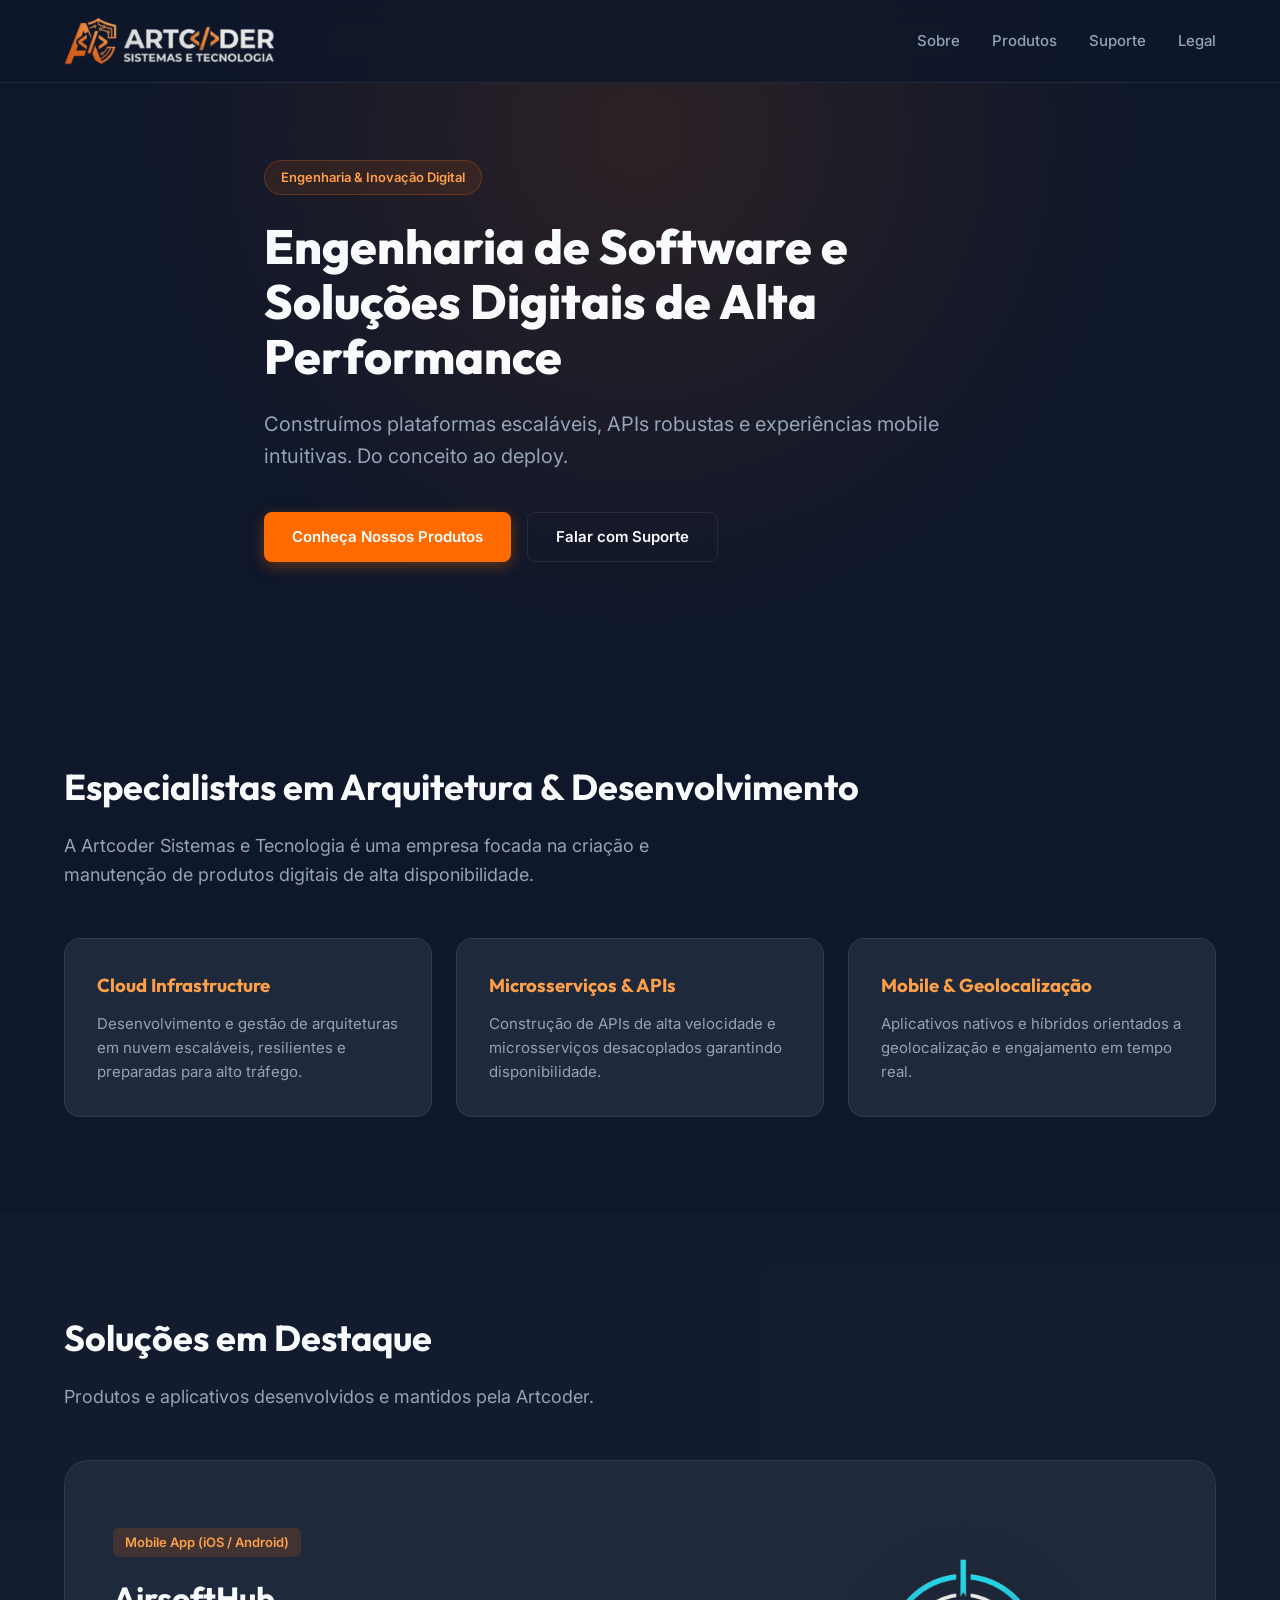
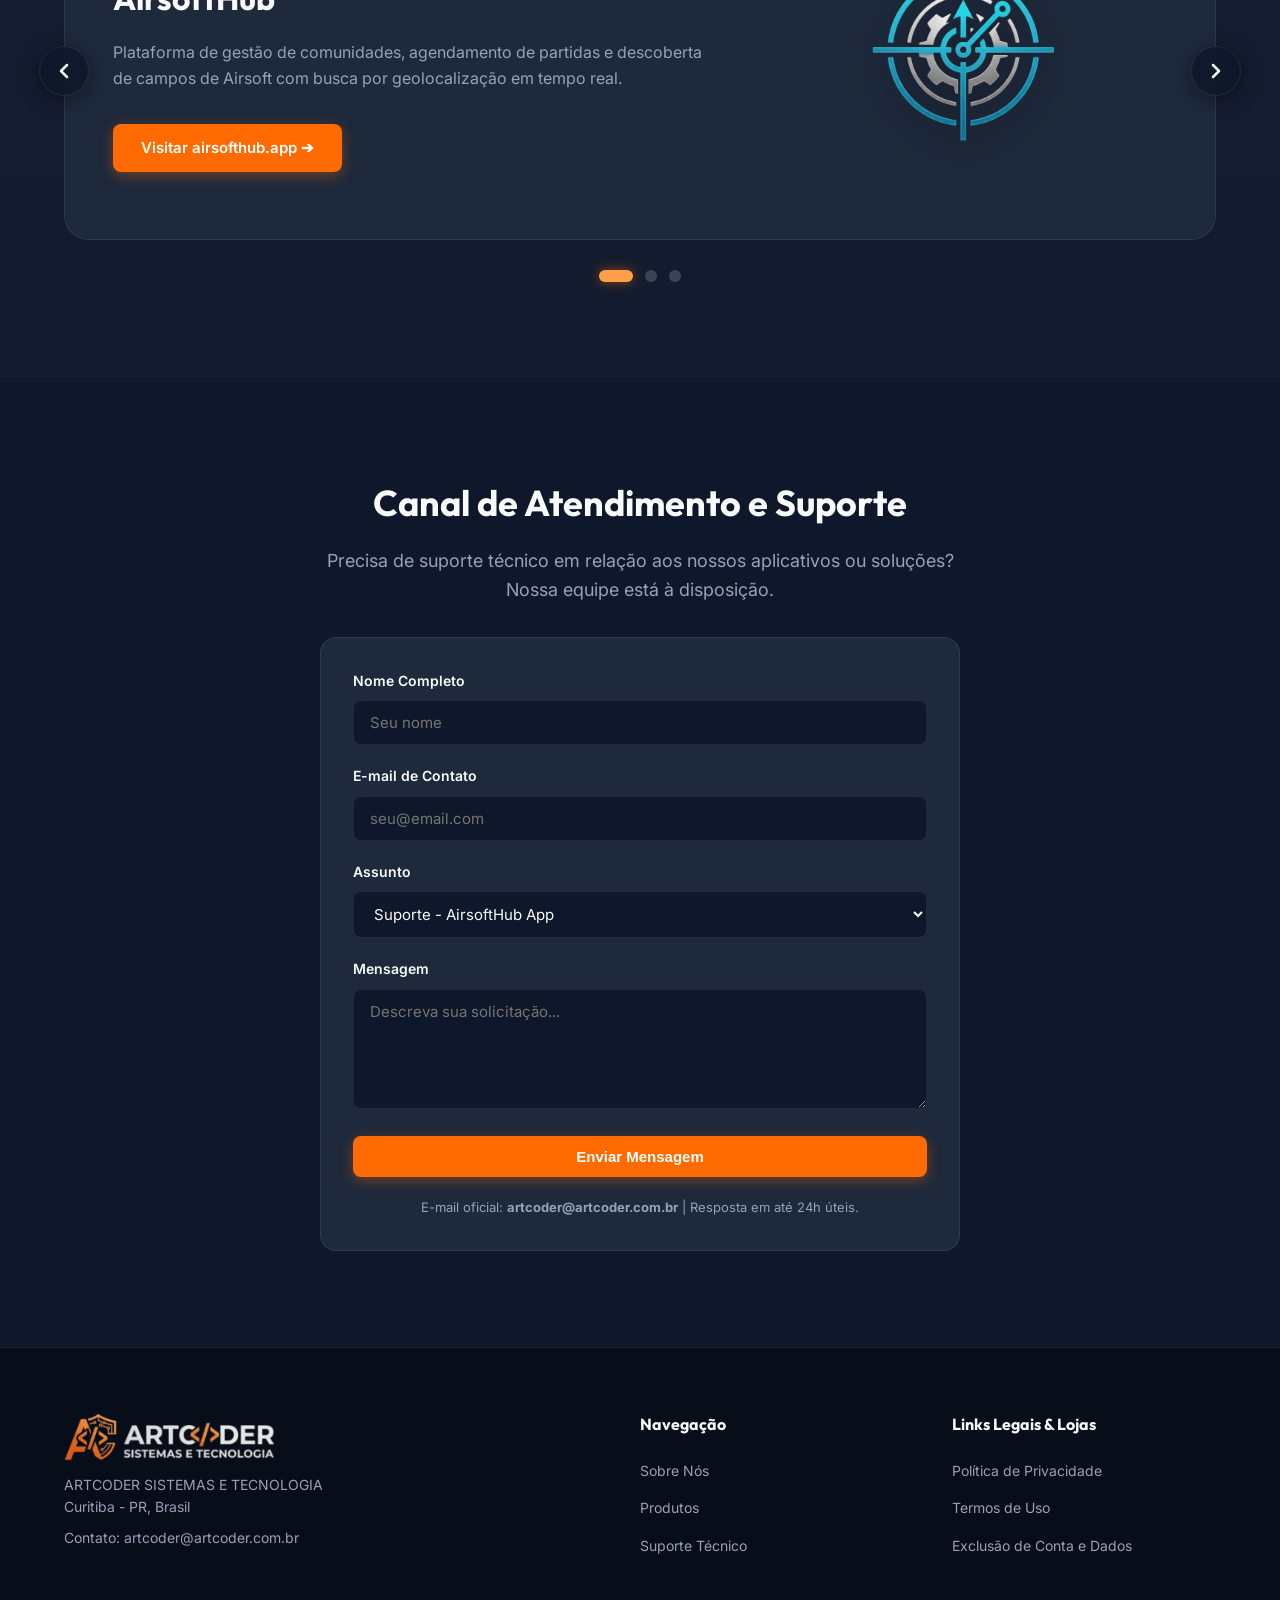
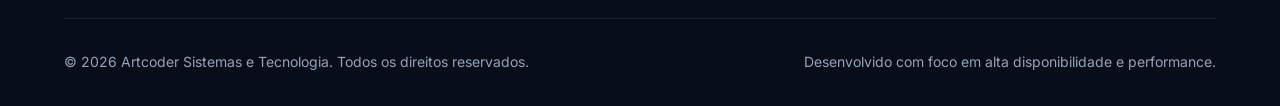
==== commit a67fadf0: "feat: add MostruárioApp product to landing page and analytics tracking" ====
--- a/index.html
+++ b/index.html
@@ -1,17 +1,125 @@
 <!DOCTYPE html>
 <html lang="pt-BR">
-
 <head>
+  <!-- Google Tag Manager -->
+  <script>(function(w,d,s,l,i){w[l]=w[l]||[];w[l].push({'gtm.start':
+  new Date().getTime(),event:'gtm.js'});var f=d.getElementsByTagName(s)[0],
+  j=d.createElement(s),dl=l!='dataLayer'?'&l='+l:'';j.async=true;j.src=
+  'https://www.googletagmanager.com/gtm.js?id='+i+dl;f.parentNode.insertBefore(j,f);
+  })(window,document,'script','dataLayer','GTM-5N2GZZ7B');</script>
+  <!-- End Google Tag Manager -->
+
   <meta charset="UTF-8">
   <meta name="viewport" content="width=device-width, initial-scale=1.0">
-  <title>Artcoder Sistemas e Tecnologia | Engenharia de Software</title>
+  <title>Artcoder Sistemas e Tecnologia | Engenharia de Software e Aplicativos</title>
   <meta name="description"
-    content="Engenharia de software, microsserviços e soluções mobile de alta performance. Desenvolvedora da plataforma AirsoftHub.">
+    content="Engenharia de software de alta performance, microsserviços em nuvem e soluções mobile intuitivas. Desenvolvedora das plataformas AirsoftHub, ProntoOrcei e MostruárioApp.">
+  <meta name="robots" content="index, follow">
+  <link rel="canonical" href="https://artcoder.com.br/">
+
+  <!-- Open Graph / Facebook / WhatsApp -->
+  <meta property="og:locale" content="pt_BR">
+  <meta property="og:type" content="website">
+  <meta property="og:title" content="Artcoder Sistemas e Tecnologia | Engenharia de Software e Aplicativos">
+  <meta property="og:description" content="Engenharia de software de alta performance, microsserviços em nuvem e soluções mobile intuitivas. Desenvolvedora das plataformas AirsoftHub, ProntoOrcei e MostruárioApp.">
+  <meta property="og:url" content="https://artcoder.com.br/">
+  <meta property="og:site_name" content="Artcoder Sistemas e Tecnologia">
+  <meta property="og:image" content="https://artcoder.com.br/assets/images/og-preview.png">
+  <meta property="og:image:width" content="1200">
+  <meta property="og:image:height" content="630">
+  <meta property="og:image:alt" content="Artcoder Sistemas e Tecnologia - Engenharia de Software e Soluções Digitais">
+
+  <!-- Twitter Cards -->
+  <meta name="twitter:card" content="summary_large_image">
+  <meta name="twitter:title" content="Artcoder Sistemas e Tecnologia | Engenharia de Software e Aplicativos">
+  <meta name="twitter:description" content="Engenharia de software de alta performance, microsserviços em nuvem e soluções mobile intuitivas.">
+  <meta name="twitter:image" content="https://artcoder.com.br/assets/images/og-preview.png">
+
+  <!-- Favicon & Styles -->
   <link rel="icon" href="assets/images/logo.svg" type="image/svg+xml">
   <link rel="stylesheet" href="assets/css/style.css">
+
+  <!-- Dados Estruturados / Schema.org JSON-LD -->
+  <script type="application/ld+json">
+  {
+    "@context": "https://schema.org",
+    "@graph": [
+      {
+        "@type": "Organization",
+        "@id": "https://artcoder.com.br/#organization",
+        "name": "Artcoder Sistemas e Tecnologia",
+        "url": "https://artcoder.com.br/",
+        "logo": "https://artcoder.com.br/assets/images/isoelogo.svg",
+        "email": "artcoder@artcoder.com.br",
+        "address": {
+          "@type": "PostalAddress",
+          "addressLocality": "Curitiba",
+          "addressRegion": "PR",
+          "addressCountry": "BR"
+        },
+        "description": "Empresa focada na criação, engenharia e manutenção de produtos digitais de alta disponibilidade, arquiteturas em nuvem e aplicações mobile."
+      },
+      {
+        "@type": "SoftwareApplication",
+        "@id": "https://artcoder.com.br/#airsofthub",
+        "name": "AirsoftHub",
+        "operatingSystem": "iOS, Android",
+        "applicationCategory": "SportsApplication",
+        "offers": {
+          "@type": "Offer",
+          "price": "0",
+          "priceCurrency": "BRL"
+        },
+        "description": "Plataforma de gestão de comunidades, agendamento de partidas e descoberta de campos de Airsoft com busca por geolocalização em tempo real.",
+        "url": "https://airsofthub.app",
+        "author": {
+          "@id": "https://artcoder.com.br/#organization"
+        }
+      },
+      {
+        "@type": "SoftwareApplication",
+        "@id": "https://artcoder.com.br/#prontoorcei",
+        "name": "ProntoOrcei",
+        "operatingSystem": "iOS, Android",
+        "applicationCategory": "BusinessApplication",
+        "offers": {
+          "@type": "Offer",
+          "price": "0",
+          "priceCurrency": "BRL"
+        },
+        "description": "Aplicativo utilitário para autônomos e MEI gerarem orçamentos e recibos profissionais em PDF com assinatura digital, chave Pix e envio instantâneo via WhatsApp.",
+        "url": "https://www.prontoorcei.com.br",
+        "author": {
+          "@id": "https://artcoder.com.br/#organization"
+        }
+      },
+      {
+        "@type": "SoftwareApplication",
+        "@id": "https://artcoder.com.br/#mostruarioapp",
+        "name": "MostruárioApp",
+        "operatingSystem": "Android",
+        "applicationCategory": "BusinessApplication",
+        "offers": {
+          "@type": "Offer",
+          "price": "0",
+          "priceCurrency": "BRL"
+        },
+        "description": "Aplicativo utilitário 100% offline para gestão de mostruários, consignações de produtos e acertos de balcão com contagem reversa e Pix offline.",
+        "url": "https://www.mostruarioapp.com.br",
+        "author": {
+          "@id": "https://artcoder.com.br/#organization"
+        }
+      }
+    ]
+  }
+  </script>
 </head>
 
 <body>
+  <!-- Google Tag Manager (noscript) -->
+  <noscript><iframe src="https://www.googletagmanager.com/ns.html?id=GTM-5N2GZZ7B"
+  height="0" width="0" style="display:none;visibility:hidden"></iframe></noscript>
+  <!-- End Google Tag Manager (noscript) -->
 
   <!-- NAVBAR -->
   <header class="navbar">
@@ -91,7 +199,7 @@
         <div class="carousel-track-wrapper">
           <div class="carousel-track" id="carousel-track">
             <!-- Slide 1: AirsoftHub -->
-            <div class="carousel-slide" role="group" aria-roledescription="slide" aria-label="1 de 2">
+            <div class="carousel-slide" role="group" aria-roledescription="slide" aria-label="1 de 3">
               <div class="product-card">
                 <div class="product-info">
                   <span class="product-tag">Mobile App (iOS / Android)</span>
@@ -107,7 +215,7 @@
             </div>
 
             <!-- Slide 2: ProntoOrcei -->
-            <div class="carousel-slide" role="group" aria-roledescription="slide" aria-label="2 de 2">
+            <div class="carousel-slide" role="group" aria-roledescription="slide" aria-label="2 de 3">
               <div class="product-card">
                 <div class="product-info">
                   <span class="product-tag">Mobile App (iOS / Android)</span>
@@ -120,6 +228,21 @@
                 </div>
               </div>
             </div>
+
+            <!-- Slide 3: MostruárioApp -->
+            <div class="carousel-slide" role="group" aria-roledescription="slide" aria-label="3 de 3">
+              <div class="product-card">
+                <div class="product-info">
+                  <span class="product-tag">Mobile App (Android)</span>
+                  <h3 class="product-title">MostruárioApp</h3>
+                  <p class="product-desc">Aplicativo utilitário 100% offline para gestão de mostruários, consignações de produtos e acertos de balcão com contagem reversa e Pix offline.</p>
+                  <a href="https://www.mostruarioapp.com.br" target="_blank" rel="noopener" class="btn btn-primary">Visitar mostruarioapp.com.br ➔</a>
+                </div>
+                <div class="product-visual">
+                  <img src="assets/images/mostruarioapp.svg" alt="MostruárioApp" class="product-img" width="190" height="190">
+                </div>
+              </div>
+            </div>
           </div>
         </div>
 
@@ -134,6 +257,7 @@
         <div class="carousel-dots" id="carousel-dots" role="tablist" aria-label="Selecionar produto">
           <button class="carousel-dot active" role="tab" aria-selected="true" aria-label="Ir para produto 1: AirsoftHub"></button>
           <button class="carousel-dot" role="tab" aria-selected="false" aria-label="Ir para produto 2: ProntoOrcei"></button>
+          <button class="carousel-dot" role="tab" aria-selected="false" aria-label="Ir para produto 3: MostruárioApp"></button>
         </div>
       </div>
     </div>
@@ -162,6 +286,7 @@
               <select id="assunto" class="form-control" required>
                 <option value="Suporte AirsoftHub">Suporte - AirsoftHub App</option>
                 <option value="Suporte ProntoOrcei">Suporte - ProntoOrcei</option>
+                <option value="Suporte MostruárioApp">Suporte - MostruárioApp</option>
                 <option value="Dúvidas Gerais">Dúvidas Gerais / Institucional</option>
                 <option value="Parcerias">Parcerias e Negócios</option>
               </select>
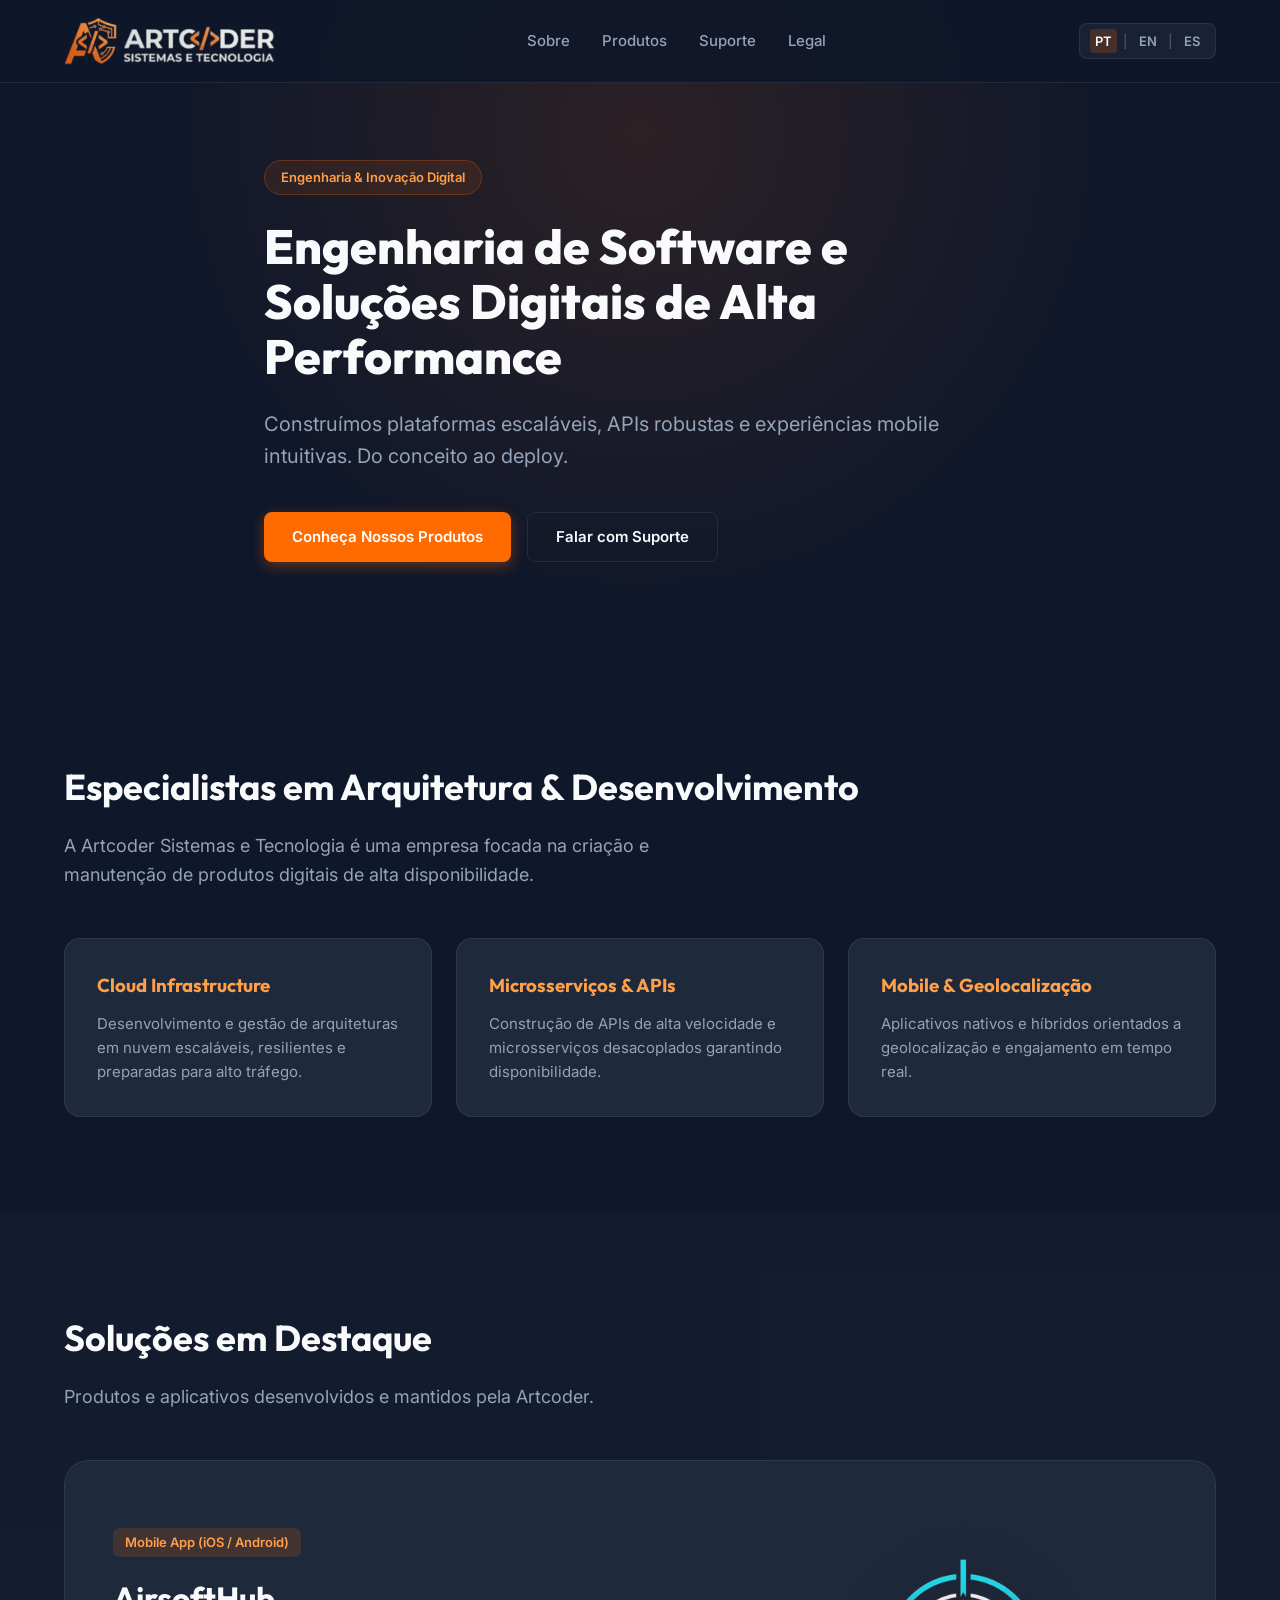
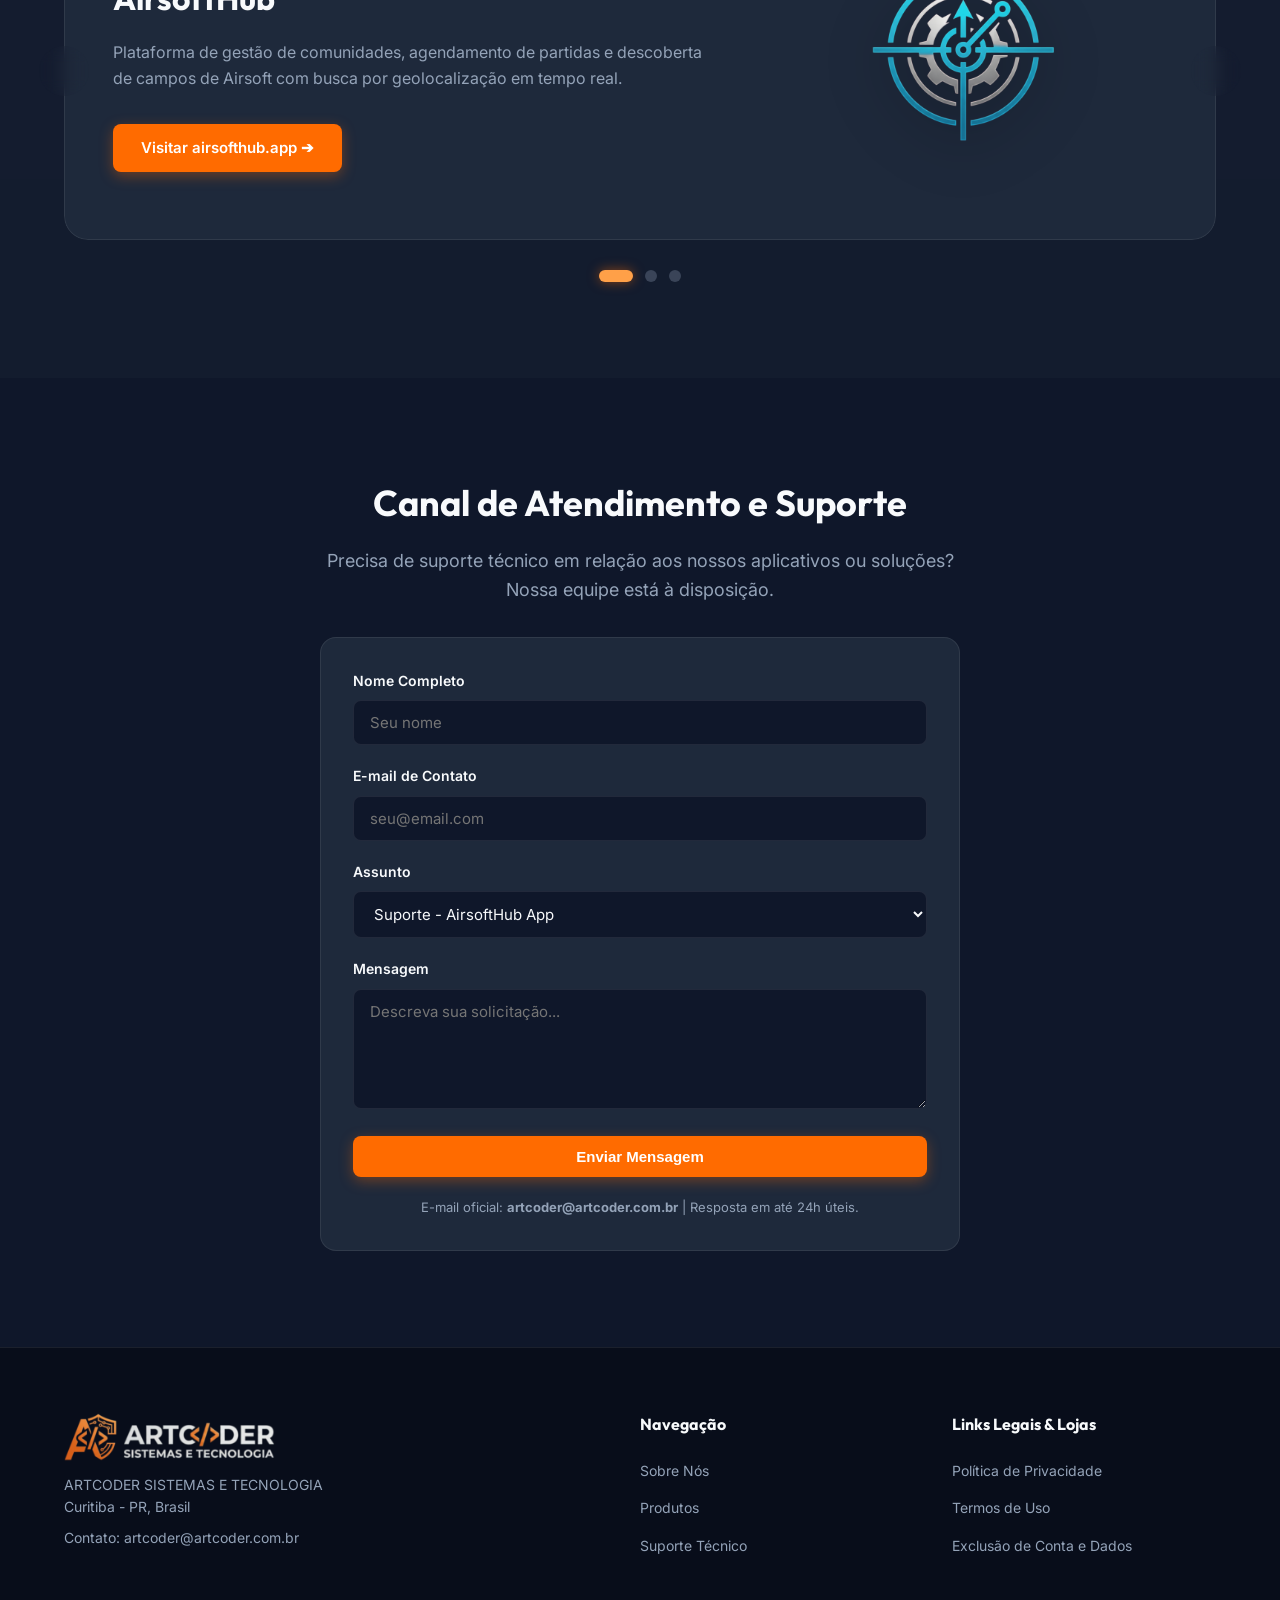
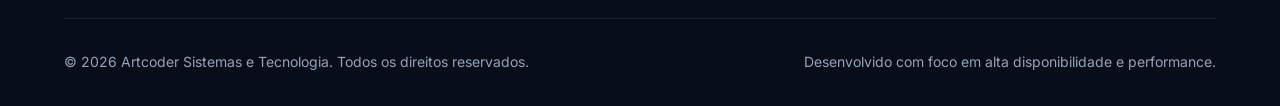
==== commit 7c729bcf: "feat: add multilingual support and localization pages for English and Spanish" ====
--- a/index.html
+++ b/index.html
@@ -16,6 +16,10 @@
     content="Engenharia de software de alta performance, microsserviços em nuvem e soluções mobile intuitivas. Desenvolvedora das plataformas AirsoftHub, ProntoOrcei e MostruárioApp.">
   <meta name="robots" content="index, follow">
   <link rel="canonical" href="https://artcoder.com.br/">
+  <link rel="alternate" hreflang="pt-BR" href="https://artcoder.com.br/">
+  <link rel="alternate" hreflang="en" href="https://artcoder.com.br/en/">
+  <link rel="alternate" hreflang="es" href="https://artcoder.com.br/es/">
+  <link rel="alternate" hreflang="x-default" href="https://artcoder.com.br/">
 
   <!-- Open Graph / Facebook / WhatsApp -->
   <meta property="og:locale" content="pt_BR">
@@ -127,13 +131,22 @@
       <a href="index.html" class="logo">
         <img src="assets/images/isoelogo.svg" alt="Artcoder Sistemas e Tecnologia" height="50px" width="auto">
       </a>
-      <button class="mobile-toggle" id="menu-toggle" aria-label="Abrir Menu">☰</button>
       <ul class="nav-links" id="nav-menu">
         <li><a href="#sobre">Sobre</a></li>
         <li><a href="#produtos">Produtos</a></li>
         <li><a href="#suporte">Suporte</a></li>
         <li><a href="#legal">Legal</a></li>
       </ul>
+      <div class="nav-actions">
+        <nav class="lang-switcher" aria-label="Selecionar idioma">
+          <a href="index.html" class="active" lang="pt-BR" aria-current="page">PT</a>
+          <span class="lang-sep" aria-hidden="true">|</span>
+          <a href="en/index.html" lang="en">EN</a>
+          <span class="lang-sep" aria-hidden="true">|</span>
+          <a href="es/index.html" lang="es">ES</a>
+        </nav>
+        <button class="mobile-toggle" id="menu-toggle" aria-label="Abrir Menu">☰</button>
+      </div>
     </div>
   </header>
 
--- a/assets/css/style.css
+++ b/assets/css/style.css
@@ -105,6 +105,48 @@
   cursor: pointer;
 }
 
+/* Navbar Actions & Language Switcher */
+.nav-actions {
+  display: flex;
+  align-items: center;
+  gap: 16px;
+}
+
+.lang-switcher {
+  display: inline-flex;
+  align-items: center;
+  gap: 6px;
+  font-size: 13px;
+  font-weight: 600;
+  color: var(--text-secondary);
+  background: rgba(30, 41, 59, 0.7);
+  border: 1px solid var(--border-color);
+  border-radius: 8px;
+  padding: 5px 10px;
+}
+
+.lang-switcher a {
+  color: var(--text-secondary);
+  text-decoration: none;
+  padding: 2px 5px;
+  border-radius: 4px;
+  transition: color 0.2s ease, background-color 0.2s ease;
+}
+
+.lang-switcher a:hover {
+  color: var(--primary-orange);
+}
+
+.lang-switcher a.active {
+  color: var(--text-primary);
+  background: rgba(255, 107, 0, 0.2);
+}
+
+.lang-switcher .lang-sep {
+  color: rgba(148, 163, 184, 0.35);
+  user-select: none;
+}
+
 /* Buttons */
 .btn {
   display: inline-flex;
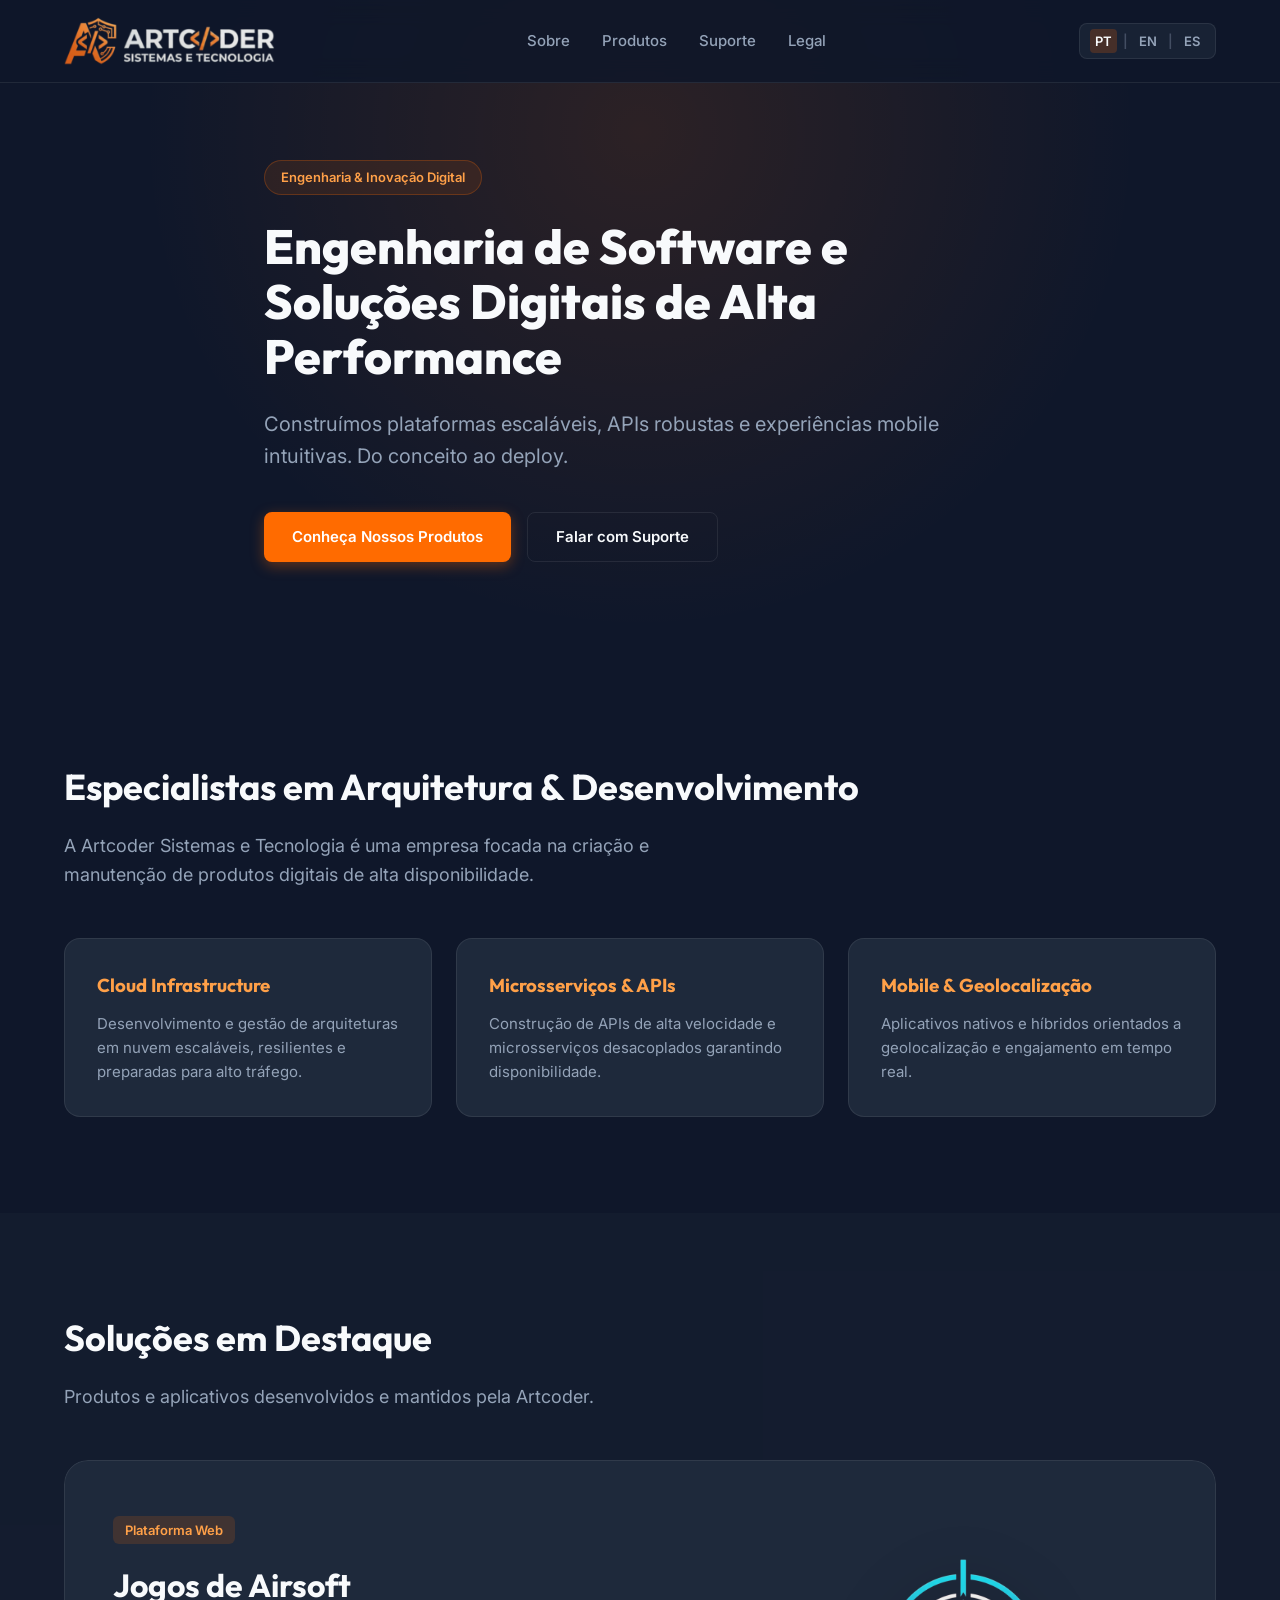
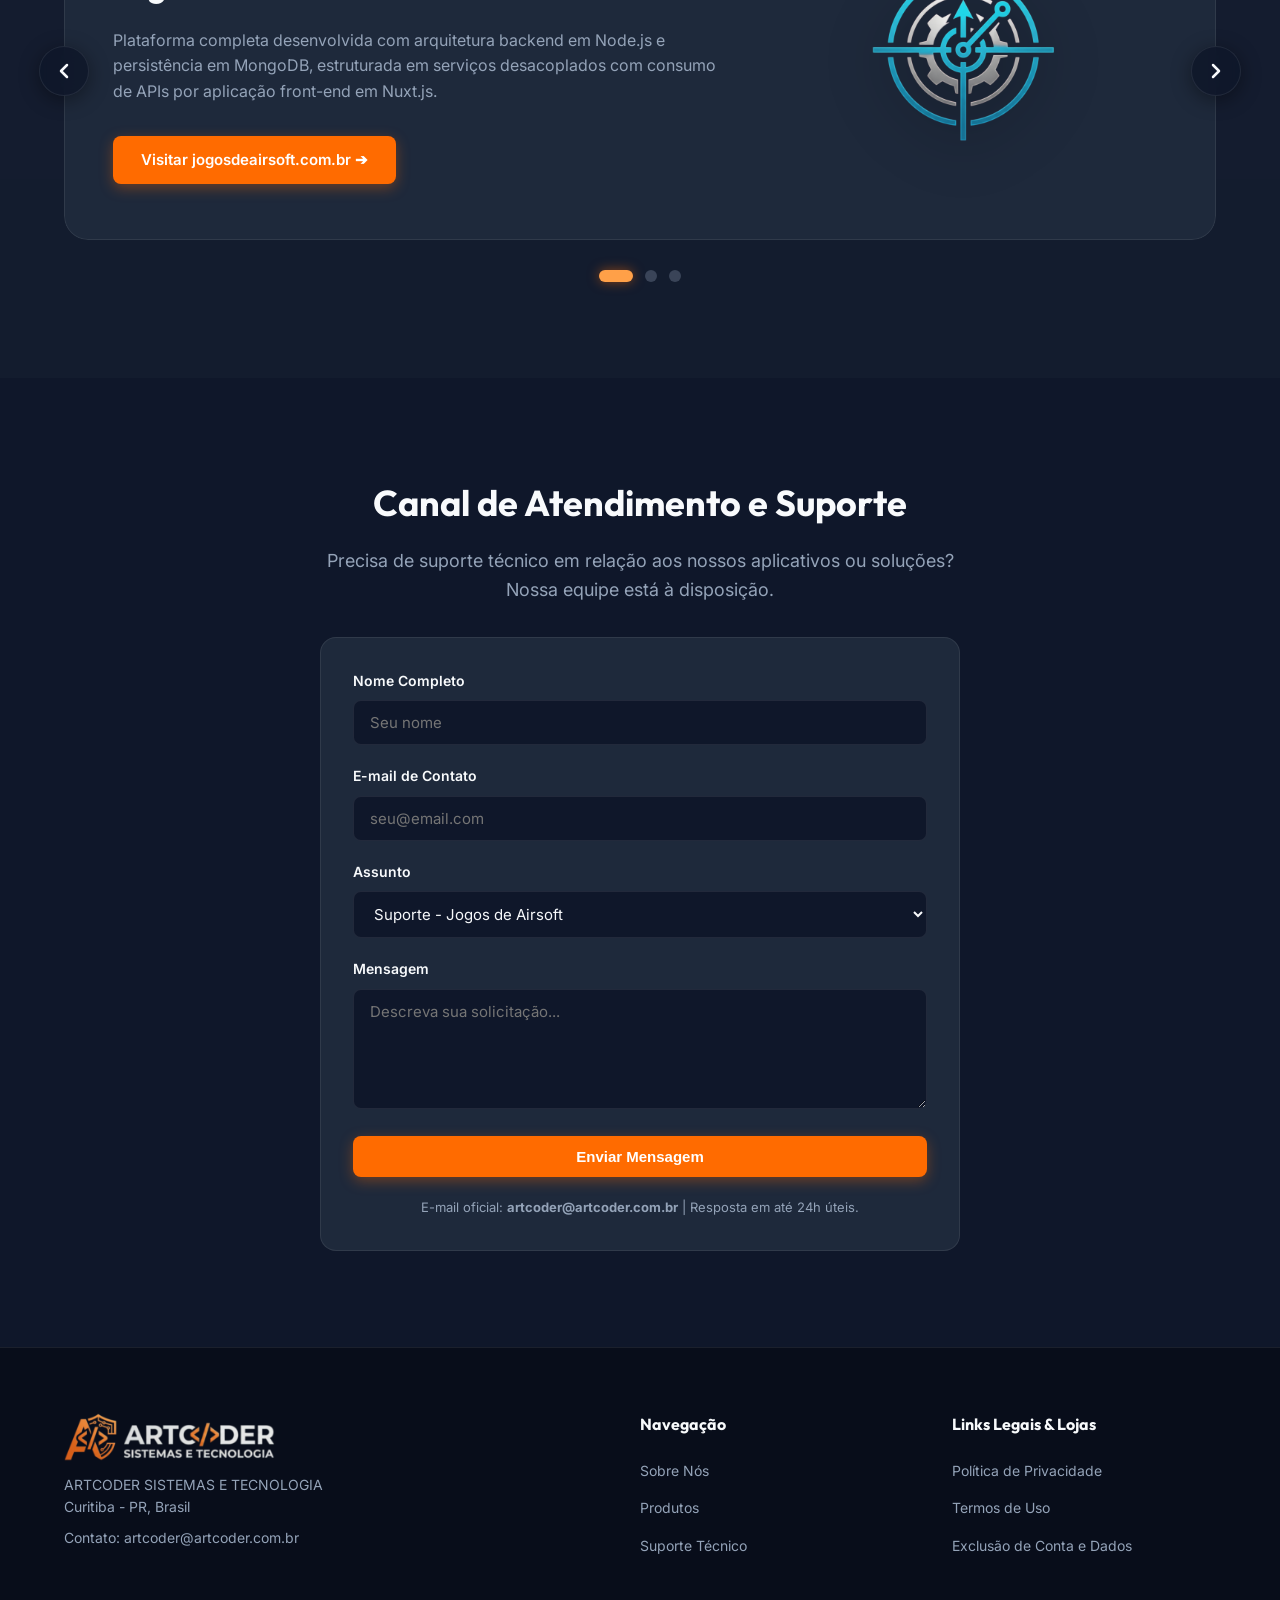
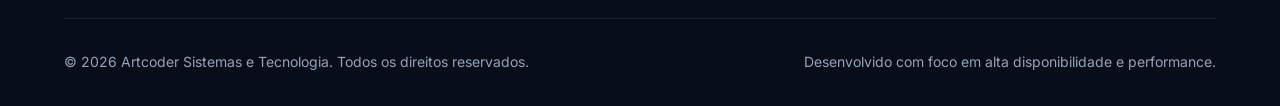
==== commit ad30f90d: "refactor: update AirsoftHub references to Jogos de Airsoft across landing pages and scripts" ====
--- a/index.html
+++ b/index.html
@@ -13,7 +13,7 @@
   <meta name="viewport" content="width=device-width, initial-scale=1.0">
   <title>Artcoder Sistemas e Tecnologia | Engenharia de Software e Aplicativos</title>
   <meta name="description"
-    content="Engenharia de software de alta performance, microsserviços em nuvem e soluções mobile intuitivas. Desenvolvedora das plataformas AirsoftHub, ProntoOrcei e MostruárioApp.">
+    content="Engenharia de software de alta performance, microsserviços em nuvem e soluções mobile intuitivas. Desenvolvedora das plataformas Jogos de Airsoft, ProntoOrcei e MostruárioApp.">
   <meta name="robots" content="index, follow">
   <link rel="canonical" href="https://artcoder.com.br/">
   <link rel="alternate" hreflang="pt-BR" href="https://artcoder.com.br/">
@@ -25,7 +25,7 @@
   <meta property="og:locale" content="pt_BR">
   <meta property="og:type" content="website">
   <meta property="og:title" content="Artcoder Sistemas e Tecnologia | Engenharia de Software e Aplicativos">
-  <meta property="og:description" content="Engenharia de software de alta performance, microsserviços em nuvem e soluções mobile intuitivas. Desenvolvedora das plataformas AirsoftHub, ProntoOrcei e MostruárioApp.">
+  <meta property="og:description" content="Engenharia de software de alta performance, microsserviços em nuvem e soluções mobile intuitivas. Desenvolvedora das plataformas Jogos de Airsoft, ProntoOrcei e MostruárioApp.">
   <meta property="og:url" content="https://artcoder.com.br/">
   <meta property="og:site_name" content="Artcoder Sistemas e Tecnologia">
   <meta property="og:image" content="https://artcoder.com.br/assets/images/og-preview.png">
@@ -64,18 +64,18 @@
         "description": "Empresa focada na criação, engenharia e manutenção de produtos digitais de alta disponibilidade, arquiteturas em nuvem e aplicações mobile."
       },
       {
-        "@type": "SoftwareApplication",
-        "@id": "https://artcoder.com.br/#airsofthub",
-        "name": "AirsoftHub",
-        "operatingSystem": "iOS, Android",
+        "@type": "WebApplication",
+        "@id": "https://artcoder.com.br/#jogosdeairsoft",
+        "name": "Jogos de Airsoft",
+        "operatingSystem": "Web",
         "applicationCategory": "SportsApplication",
         "offers": {
           "@type": "Offer",
           "price": "0",
           "priceCurrency": "BRL"
         },
-        "description": "Plataforma de gestão de comunidades, agendamento de partidas e descoberta de campos de Airsoft com busca por geolocalização em tempo real.",
-        "url": "https://airsofthub.app",
+        "description": "Plataforma completa desenvolvida com arquitetura backend em Node.js e persistência em MongoDB, estruturada em serviços desacoplados com consumo de APIs por aplicação front-end em Nuxt.js.",
+        "url": "https://jogosdeairsoft.com.br",
         "author": {
           "@id": "https://artcoder.com.br/#organization"
         }
@@ -211,18 +211,17 @@
         <!-- Trilho do Carrossel -->
         <div class="carousel-track-wrapper">
           <div class="carousel-track" id="carousel-track">
-            <!-- Slide 1: AirsoftHub -->
+            <!-- Slide 1: Jogos de Airsoft -->
             <div class="carousel-slide" role="group" aria-roledescription="slide" aria-label="1 de 3">
               <div class="product-card">
                 <div class="product-info">
-                  <span class="product-tag">Mobile App (iOS / Android)</span>
-                  <h3 class="product-title">AirsoftHub</h3>
-                  <p class="product-desc">Plataforma de gestão de comunidades, agendamento de partidas e descoberta de campos de
-                    Airsoft com busca por geolocalização em tempo real.</p>
-                  <a href="https://airsofthub.app" target="_blank" rel="noopener" class="btn btn-primary">Visitar airsofthub.app ➔</a>
+                  <span class="product-tag">Plataforma Web</span>
+                  <h3 class="product-title">Jogos de Airsoft</h3>
+                  <p class="product-desc">Plataforma completa desenvolvida com arquitetura backend em Node.js e persistência em MongoDB, estruturada em serviços desacoplados com consumo de APIs por aplicação front-end em Nuxt.js.</p>
+                  <a href="https://jogosdeairsoft.com.br" target="_blank" rel="noopener" class="btn btn-primary">Visitar jogosdeairsoft.com.br ➔</a>
                 </div>
                 <div class="product-visual">
-                  <img src="assets/images/airsofthub-icon.svg" alt="AirsoftHub App" class="product-img" width="190" height="190">
+                  <img src="assets/images/airsofthub-icon.svg" alt="Jogos de Airsoft" class="product-img" width="190" height="190">
                 </div>
               </div>
             </div>
@@ -268,7 +267,7 @@
 
         <!-- Indicadores (Dots) -->
         <div class="carousel-dots" id="carousel-dots" role="tablist" aria-label="Selecionar produto">
-          <button class="carousel-dot active" role="tab" aria-selected="true" aria-label="Ir para produto 1: AirsoftHub"></button>
+          <button class="carousel-dot active" role="tab" aria-selected="true" aria-label="Ir para produto 1: Jogos de Airsoft"></button>
           <button class="carousel-dot" role="tab" aria-selected="false" aria-label="Ir para produto 2: ProntoOrcei"></button>
           <button class="carousel-dot" role="tab" aria-selected="false" aria-label="Ir para produto 3: MostruárioApp"></button>
         </div>
@@ -297,7 +296,7 @@
             <div class="form-group">
               <label class="form-label" for="assunto">Assunto</label>
               <select id="assunto" class="form-control" required>
-                <option value="Suporte AirsoftHub">Suporte - AirsoftHub App</option>
+                <option value="Suporte Jogos de Airsoft">Suporte - Jogos de Airsoft</option>
                 <option value="Suporte ProntoOrcei">Suporte - ProntoOrcei</option>
                 <option value="Suporte MostruárioApp">Suporte - MostruárioApp</option>
                 <option value="Dúvidas Gerais">Dúvidas Gerais / Institucional</option>
